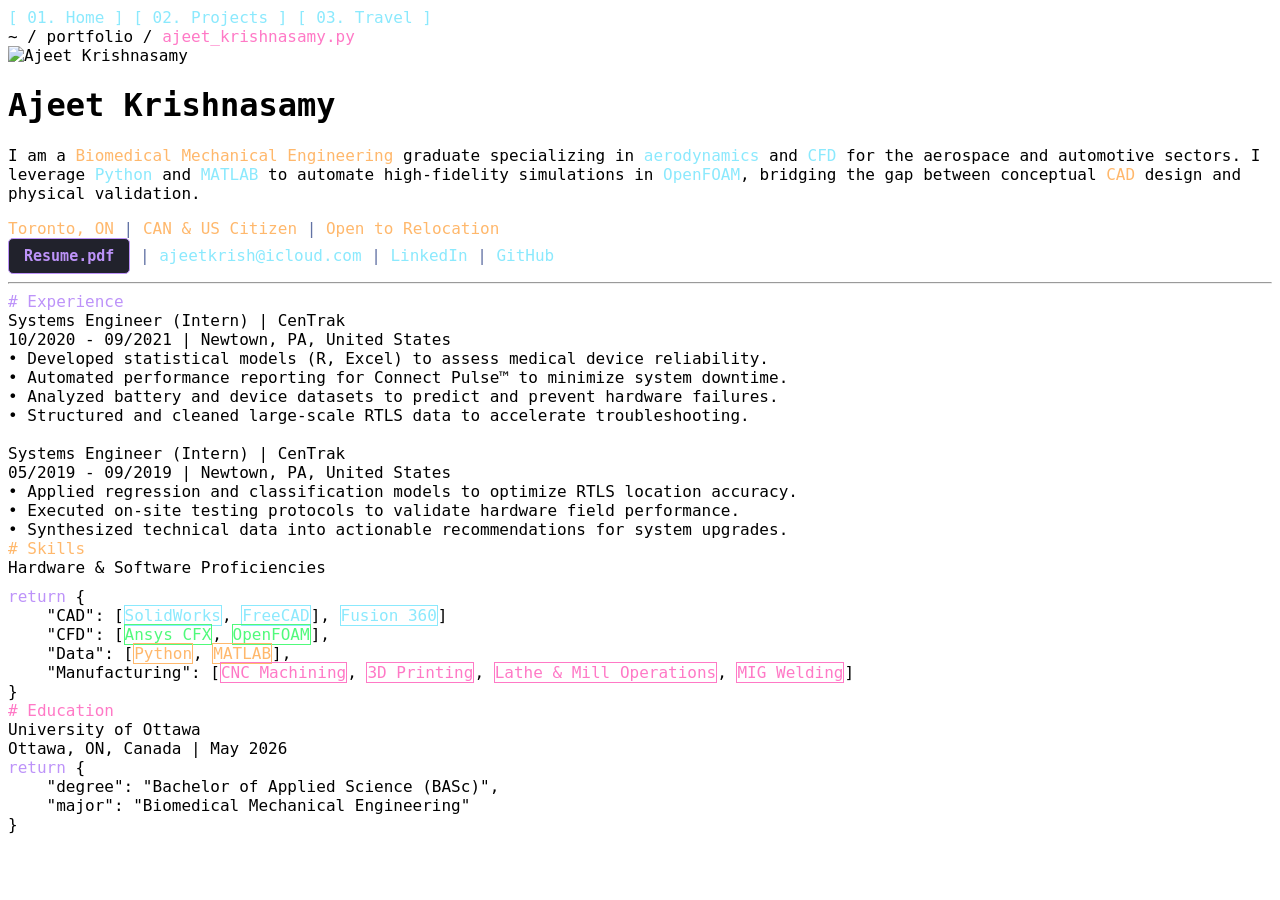
==== index.html @ 44c71e5b "interactive map setup" ====
<!DOCTYPE html>
<html lang="en">
<head>
    <meta charset="UTF-8">
    <meta name="viewport" content="width=device-width, initial-scale=1.0">
    <title>Digital CV | Ajeet Krishnasamy</title>

    <link rel="stylesheet" href="https://cdn.jsdelivr.net/npm/@xz/fonts@1/serve/meslo-lg.min.css">

    <link rel="stylesheet" href="css/main.css">
</head>
<body>

<nav class="top-nav">
    <a href="index.html" style="color: var(--purple);">[ 01. Home ]</a>
    <a href="projects.html" style="color: var(--cyan);">[ 02. Projects ]</a>
    <a href="travel.html" style="color: var(--green);">[ 03. Travel ]</a>
</nav>

<div class="container">
    <div class="breadcrumb">
        ~ / portfolio / <span style="color: var(--pink);">ajeet_krishnasamy.py</span>
    </div>

    <div class="hero">
        <img src="assets/img/profile_pic.png" alt="Ajeet Krishnasamy" class="profile-pic">
        <div class="bio-content">
            <h1>Ajeet Krishnasamy</h1>
            <p>
                I am a <span style="color: var(--orange);">Biomedical Mechanical Engineering</span> graduate
                specializing in <span style="color: var(--cyan);">aerodynamics</span> and
                <span style="color: var(--cyan);">CFD</span> for the aerospace and automotive sectors.
                I leverage <span style="color: var(--cyan);">Python</span> and
                <span style="color: var(--cyan);">MATLAB</span> to automate high-fidelity simulations in
                <span style="color: var(--cyan);">OpenFOAM</span>, bridging the gap between conceptual
                <span style="color: var(--orange);">CAD</span> design and physical validation.
            </p>

            <div class="metadata-row">
                <span style="color: var(--orange);">Toronto, ON</span>
                <span style="color: var(--comment);">|</span>
                <span style="color: var(--orange);">CAN & US Citizen</span>
                <span style="color: var(--comment);">|</span>
                <span style="color: var(--orange);">Open to Relocation</span>
            </div>
        </div>
    </div>

    <div class="action-bar">
        <a href="assets/docs/AjeetKrishnasamyResumeEng.pdf" class="download-btn" download>Resume.pdf</a>
        <span style="color: var(--comment);">|</span>
        <a href="mailto:ajeetkrish@icloud.com">ajeetkrish@icloud.com</a>
        <span style="color: var(--comment);">|</span>
        <a href="https://www.linkedin.com/in/ajeetkrishnasamy/" target="_blank">LinkedIn</a>
        <span style="color: var(--comment);">|</span>
        <a href="https://github.com/ajeet-krish" target="_blank">GitHub</a>
    </div>

    <hr class="divider">

    <div class="section-header" style="color: var(--purple);"># Experience</div>

    <div class="card">
        <div class="card-title">Systems Engineer (Intern) | CenTrak</div>
        <div class="card-meta">10/2020 - 09/2021 | Newtown, PA, United States</div>
        <div>
            • Developed statistical models (R, Excel) to assess medical device reliability.<br>
            • Automated performance reporting for Connect Pulse™ to minimize system downtime.<br>
            • Analyzed battery and device datasets to predict and prevent hardware failures.<br>
            • Structured and cleaned large-scale RTLS data to accelerate troubleshooting.
        </div>
        <br>
        <div class="card-title">Systems Engineer (Intern) | CenTrak</div>
        <div class="card-meta">05/2019 - 09/2019 | Newtown, PA, United States</div>
        <div>
            • Applied regression and classification models to optimize RTLS location accuracy.<br>
            • Executed on-site testing protocols to validate hardware field performance.<br>
            • Synthesized technical data into actionable recommendations for system upgrades.
        </div>
    </div>

    <div class="section-header" style="color: var(--orange);"># Skills</div>
    <div class="card" style="border-color: var(--orange);">
        <div class="card-title">Hardware & Software Proficiencies</div>
        <div style="margin-top: 10px;">
            <span style="color: var(--purple);">return</span> {<br>
            &nbsp;&nbsp;&nbsp;&nbsp;"CAD": [<span class="tag" style="color: var(--cyan); border: 1px solid var(--cyan);">SolidWorks</span>, <span class="tag" style="color: var(--cyan); border: 1px solid var(--cyan);">FreeCAD</span>], <span class="tag" style="color: var(--cyan); border: 1px solid var(--cyan);">Fusion 360</span>]<br>
            &nbsp;&nbsp;&nbsp;&nbsp;"CFD": [<span class="tag" style="color: var(--green); border: 1px solid var(--green);">Ansys CFX</span>, <span class="tag" style="color: var(--green); border: 1px solid var(--green);">OpenFOAM</span>],<br>
            &nbsp;&nbsp;&nbsp;&nbsp;"Data": [<span class="tag" style="color: var(--orange); border: 1px solid var(--orange);">Python</span>, <span class="tag" style="color: var(--orange); border: 1px solid var(--orange);">MATLAB</span>],<br>
            &nbsp;&nbsp;&nbsp;&nbsp;"Manufacturing": [<span class="tag" style="color: var(--pink); border: 1px solid var(--pink);">CNC Machining</span>, <span class="tag" style="color: var(--pink); border: 1px solid var(--pink);">3D Printing</span>, <span class="tag" style="color: var(--pink); border: 1px solid var(--pink);">Lathe & Mill Operations</span>, <span class="tag" style="color: var(--pink); border: 1px solid var(--pink);">MIG Welding</span>]<br>
            }
        </div>
    </div>

    <div class="section-header" style="color: var(--pink);"># Education</div>
    <div class="card" style="border-color: var(--pink);">
        <div class="card-title">University of Ottawa</div>
        <div class="card-meta">Ottawa, ON, Canada | May 2026</div>
        <div>
            <span style="color: var(--purple);">return</span> {<br>
            &nbsp;&nbsp;&nbsp;&nbsp;"degree": "Bachelor of Applied Science (BASc)",<br>
            &nbsp;&nbsp;&nbsp;&nbsp;"major": "Biomedical Mechanical Engineering"<br>
            }
        </div>
    </div>

</div>

</body>
</html>
---- css/main.css ----
/* --- 1. DRACULA VARIABLES --- */
:root {
    --background: #282a36;
    --current-line: #44475a;
    --foreground: #f8f8f2;
    --comment: #6272a4;
    --cyan: #8be9fd;
    --green: #50fa7b;
    --orange: #ffb86c;
    --pink: #ff79c6;
    --purple: #bd93f9;
    --red: #ff5544;
    --yellow: #f1fa8c;
    --sidebar-bg: #21222c;
}

/* --- 2. FONTS & GLOBAL RESET --- */
@import url('https://cdn.jsdelivr.net/npm/@xz/fonts@1/serve/meslo-lg.min.css');

html, body, [data-testid="stAppViewContainer"], [data-testid="stHeader"], .stMarkdown, p, span, div, h1, h2, h3 {
    font-family: 'Meslo LG L', 'JetBrains Mono', monospace !important;
}

.stApp {
    background-color: var(--background);
}

/* --- 3. LINKS --- */
a {
    color: var(--cyan) !important;
    text-decoration: none !important;
    transition: 0.3s ease;
}

a:hover {
    color: var(--pink) !important;
    text-decoration: none !important;
}

/* --- 4. SIDEBAR --- */
[data-testid="stSidebar"] {
    background-color: var(--sidebar-bg);
    border-right: 1px solid var(--current-line);
}

/* --- 5. NATIVE STREAMLIT BUTTONS --- */
.stButton>button {
    background-color: var(--sidebar-bg) !important;
    color: var(--foreground);
    border: 1px solid var(--purple);
    border-radius: 5px;
    transition: all 0.2s ease-in-out;
    font-family: 'Meslo LG L', monospace;
}

.stButton>button:hover {
    border-color: var(--pink);
    color: var(--pink);
    background-color: var(--background);
    box-shadow: 0 0 10px var(--pink);
}

/* --- 6. CUSTOM DOWNLOAD BUTTON --- */
.download-btn {
    background-color: var(--sidebar-bg) !important;
    color: var(--purple) !important;
    padding: 8px 15px;
    text-decoration: none !important;
    border-radius: 5px;
    border: 1px solid var(--purple);
    display: inline-block;
    font-family: 'Meslo LG L', monospace;
    font-size: 15px;
    font-weight: bold;
    transition: all 0.3s ease;
}

.download-btn:hover {
    background-color: var(--current-line) !important;
    color: var(--pink) !important;
    border-color: var(--pink) !important;
    box-shadow: 0 0 10px var(--pink);
}

/* --- 7. CODE & METRICS --- */
code {
    color: var(--orange);
    background-color: var(--current-line);
    padding: 2px 5px;
    border-radius: 3px;
}

[data-testid="stMetricValue"] {
    color: var(--green) !important;
}

/* --- 8. UI CLEANUP --- */
#MainMenu, footer, header {
    visibility: visible;
}
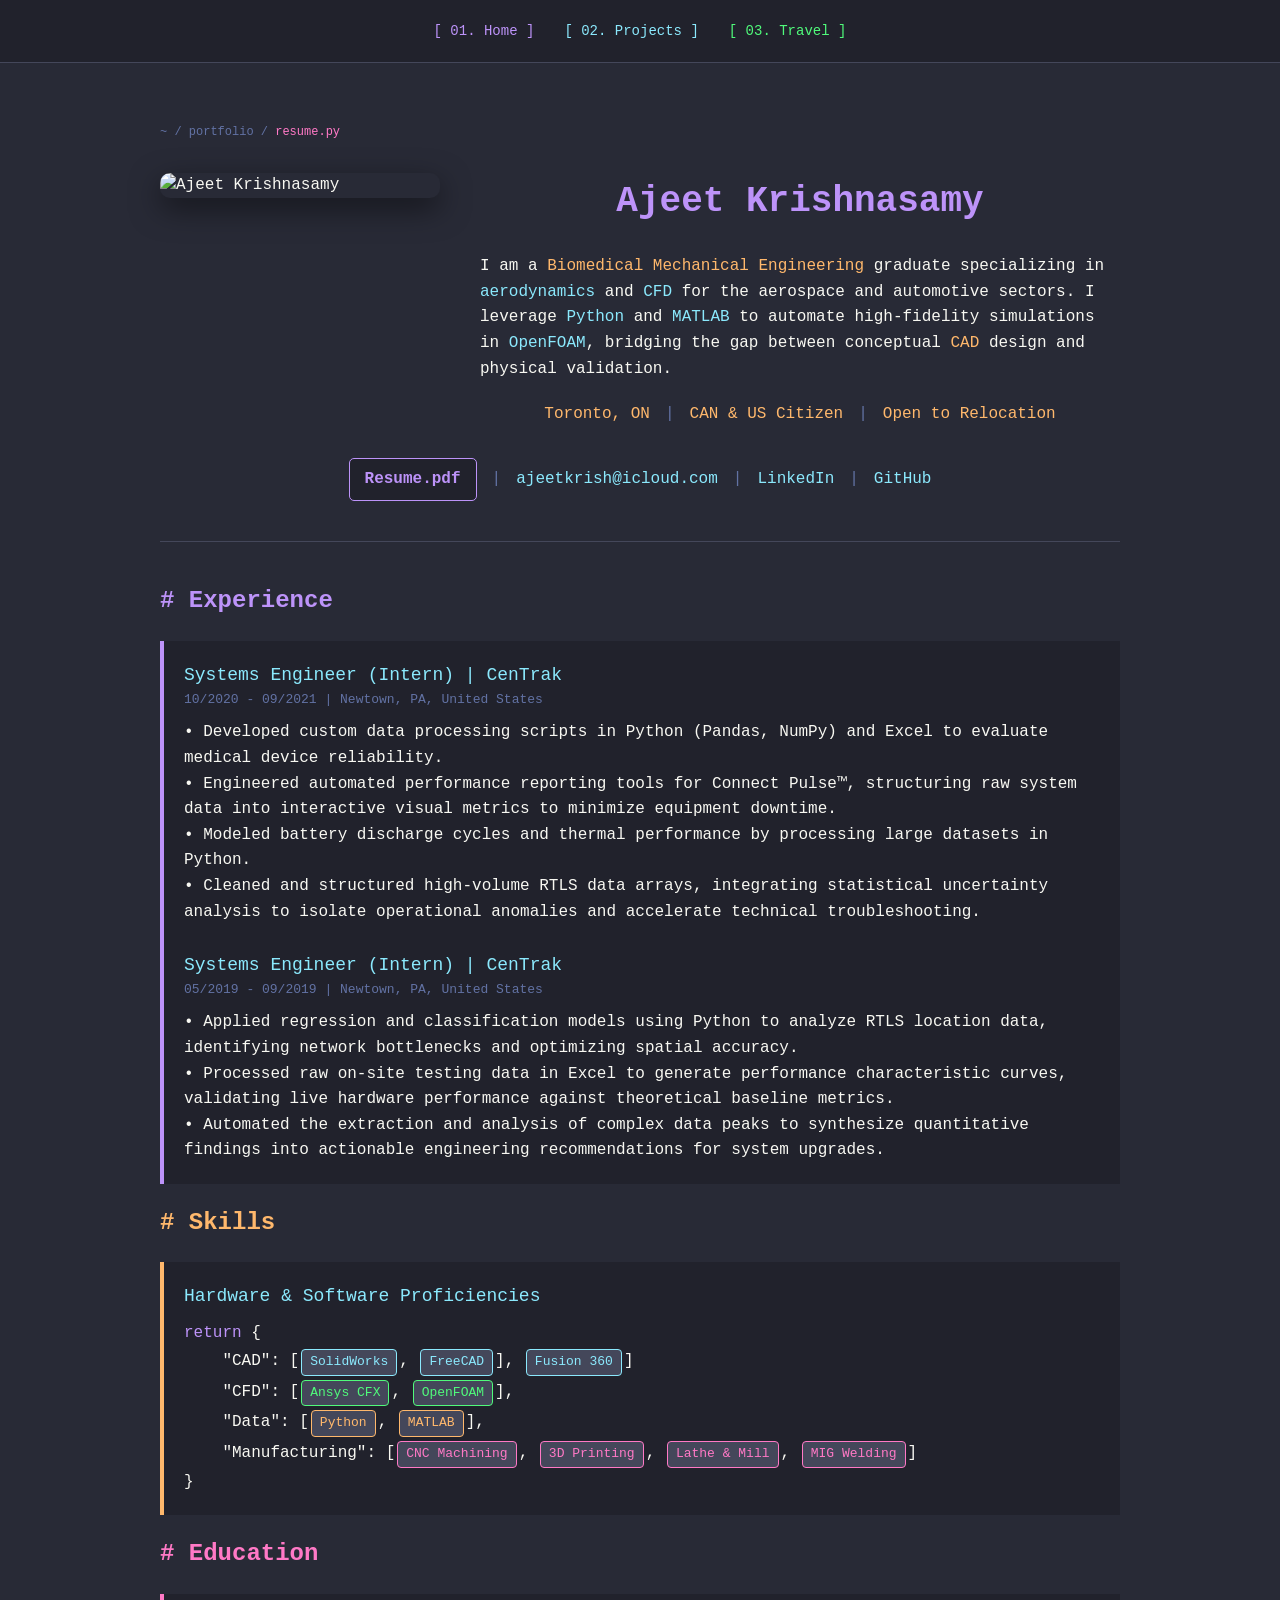
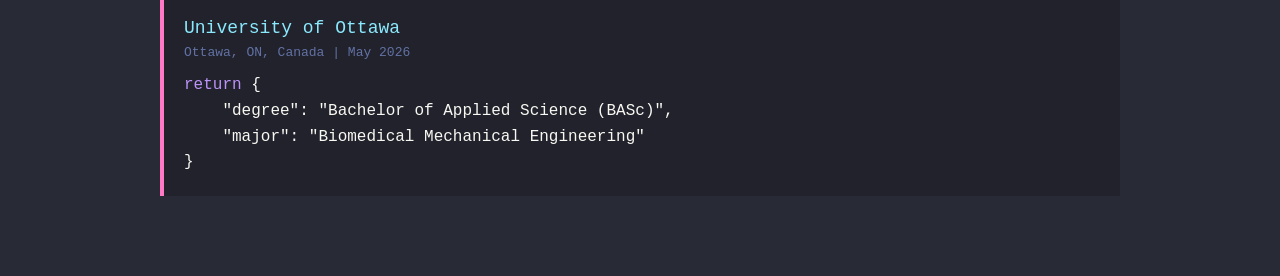
==== commit f7d1afc6: "changed resume download button behaviour to open pdf preview" ====
--- a/index.html
+++ b/index.html
@@ -19,7 +19,7 @@
 
 <div class="container">
     <div class="breadcrumb">
-        ~ / portfolio / <span style="color: var(--pink);">ajeet_krishnasamy.py</span>
+        ~ / portfolio / <span style="color: var(--pink);">resume.py</span>
     </div>
 
     <div class="hero">
@@ -47,7 +47,7 @@
     </div>
 
     <div class="action-bar">
-        <a href="assets/docs/AjeetKrishnasamyResumeEng.pdf" class="download-btn" download>Resume.pdf</a>
+        <a href="assets/docs/AjeetKrishResume.pdf" class="download-btn" target="_blank" rel="noopener noreferrer">Resume.pdf</a>
         <span style="color: var(--comment);">|</span>
         <a href="mailto:ajeetkrish@icloud.com">ajeetkrish@icloud.com</a>
         <span style="color: var(--comment);">|</span>
@@ -64,18 +64,18 @@
         <div class="card-title">Systems Engineer (Intern) | CenTrak</div>
         <div class="card-meta">10/2020 - 09/2021 | Newtown, PA, United States</div>
         <div>
-            • Developed statistical models (R, Excel) to assess medical device reliability.<br>
-            • Automated performance reporting for Connect Pulse™ to minimize system downtime.<br>
-            • Analyzed battery and device datasets to predict and prevent hardware failures.<br>
-            • Structured and cleaned large-scale RTLS data to accelerate troubleshooting.
+            • Developed custom data processing scripts in Python (Pandas, NumPy) and Excel to evaluate medical device reliability.<br>
+            • Engineered automated performance reporting tools for Connect Pulse™, structuring raw system data into interactive visual metrics to minimize equipment downtime.<br>
+            • Modeled battery discharge cycles and thermal performance by processing large datasets in Python.<br>
+            • Cleaned and structured high-volume RTLS data arrays, integrating statistical uncertainty analysis to isolate operational anomalies and accelerate technical troubleshooting.
         </div>
         <br>
         <div class="card-title">Systems Engineer (Intern) | CenTrak</div>
         <div class="card-meta">05/2019 - 09/2019 | Newtown, PA, United States</div>
         <div>
-            • Applied regression and classification models to optimize RTLS location accuracy.<br>
-            • Executed on-site testing protocols to validate hardware field performance.<br>
-            • Synthesized technical data into actionable recommendations for system upgrades.
+            • Applied regression and classification models using Python to analyze RTLS location data, identifying network bottlenecks and optimizing spatial accuracy.<br>
+            • Processed raw on-site testing data in Excel to generate performance characteristic curves, validating live hardware performance against theoretical baseline metrics.<br>
+            • Automated the extraction and analysis of complex data peaks to synthesize quantitative findings into actionable engineering recommendations for system upgrades.
         </div>
     </div>
 
@@ -87,7 +87,7 @@
             &nbsp;&nbsp;&nbsp;&nbsp;"CAD": [<span class="tag" style="color: var(--cyan); border: 1px solid var(--cyan);">SolidWorks</span>, <span class="tag" style="color: var(--cyan); border: 1px solid var(--cyan);">FreeCAD</span>], <span class="tag" style="color: var(--cyan); border: 1px solid var(--cyan);">Fusion 360</span>]<br>
             &nbsp;&nbsp;&nbsp;&nbsp;"CFD": [<span class="tag" style="color: var(--green); border: 1px solid var(--green);">Ansys CFX</span>, <span class="tag" style="color: var(--green); border: 1px solid var(--green);">OpenFOAM</span>],<br>
             &nbsp;&nbsp;&nbsp;&nbsp;"Data": [<span class="tag" style="color: var(--orange); border: 1px solid var(--orange);">Python</span>, <span class="tag" style="color: var(--orange); border: 1px solid var(--orange);">MATLAB</span>],<br>
-            &nbsp;&nbsp;&nbsp;&nbsp;"Manufacturing": [<span class="tag" style="color: var(--pink); border: 1px solid var(--pink);">CNC Machining</span>, <span class="tag" style="color: var(--pink); border: 1px solid var(--pink);">3D Printing</span>, <span class="tag" style="color: var(--pink); border: 1px solid var(--pink);">Lathe & Mill Operations</span>, <span class="tag" style="color: var(--pink); border: 1px solid var(--pink);">MIG Welding</span>]<br>
+            &nbsp;&nbsp;&nbsp;&nbsp;"Manufacturing": [<span class="tag" style="color: var(--pink); border: 1px solid var(--pink);">CNC Machining</span>, <span class="tag" style="color: var(--pink); border: 1px solid var(--pink);">3D Printing</span>, <span class="tag" style="color: var(--pink); border: 1px solid var(--pink);">Lathe & Mill</span>, <span class="tag" style="color: var(--pink); border: 1px solid var(--pink);">MIG Welding</span>]<br>
             }
         </div>
     </div>
--- a/css/main.css
+++ b/css/main.css
@@ -1,4 +1,4 @@
-/* --- 1. DRACULA VARIABLES --- */
+/* --- 1. DRACULA THEME VARIABLES --- */
 :root {
     --background: #282a36;
     --current-line: #44475a;
@@ -9,92 +9,245 @@
     --orange: #ffb86c;
     --pink: #ff79c6;
     --purple: #bd93f9;
-    --red: #ff5544;
-    --yellow: #f1fa8c;
-    --sidebar-bg: #21222c;
-}
-
-/* --- 2. FONTS & GLOBAL RESET --- */
-@import url('https://cdn.jsdelivr.net/npm/@xz/fonts@1/serve/meslo-lg.min.css');
-
-html, body, [data-testid="stAppViewContainer"], [data-testid="stHeader"], .stMarkdown, p, span, div, h1, h2, h3 {
-    font-family: 'Meslo LG L', 'JetBrains Mono', monospace !important;
-}
-
-.stApp {
+}
+
+/* --- 2. GLOBAL STYLING --- */
+body {
     background-color: var(--background);
-}
-
-/* --- 3. LINKS --- */
+    color: var(--foreground);
+    font-family: 'Meslo LG L', 'JetBrains Mono', monospace;
+    margin: 0;
+    line-height: 1.6;
+    display: flex;
+    flex-direction: column;
+    align-items: center;
+}
+
+/* --- 3. NAVIGATION --- */
+.top-nav {
+    width: 100%;
+    display: flex;
+    justify-content: center;
+    gap: 30px;
+    padding: 20px;
+    background: #21222c;
+    border-bottom: 1px solid var(--current-line);
+    font-size: 14px;
+    box-sizing: border-box;
+}
+
+.top-nav a {
+    text-decoration: none;
+    transition: 0.3s;
+}
+
+.top-nav a:hover {
+    color: var(--pink) !important;
+}
+
+/* --- 4. CONTAINERS & LAYOUT --- */
+.container {
+    max-width: 1000px;
+    width: 90%;
+    padding: 60px 20px;
+    box-sizing: border-box;
+    margin: 0 auto;
+}
+
+.breadcrumb {
+    font-size: 12px;
+    color: var(--comment);
+    margin-bottom: 30px;
+}
+
+.hero {
+    display: flex;
+    gap: 40px;
+    align-items: flex-start;
+    flex-wrap: wrap;
+    margin-bottom: 30px;
+}
+
+.profile-pic {
+    width: 280px;
+    border-radius: 10px;
+    box-shadow: 0 10px 30px rgba(0,0,0,0.5);
+}
+
+.bio-content {
+    flex: 1;
+    min-width: 300px;
+}
+
+h1 {
+    color: var(--purple);
+    font-size: 36px;
+    margin-top: 0;
+    text-align: center;
+}
+
+.metadata-row, .action-bar {
+    display: flex;
+    justify-content: center;
+    align-items: center;
+    gap: 15px;
+    flex-wrap: wrap;
+    margin-top: 20px;
+    font-size: 16px;
+}
+
+.divider {
+    border: 0;
+    border-top: 1px solid var(--current-line);
+    margin: 40px 0;
+}
+
+/* --- 5. CARDS & SECTIONS --- */
+.section-header {
+    font-size: 24px;
+    margin-bottom: 20px;
+    font-weight: bold;
+}
+
+.card {
+    background-color: #21222c;
+    border-left: 4px solid var(--purple);
+    padding: 20px;
+    margin-bottom: 20px;
+}
+
+.card-title {
+    color: var(--cyan);
+    font-size: 18px;
+}
+
+.card-meta {
+    color: var(--comment);
+    font-size: 13px;
+    margin-bottom: 10px;
+}
+
+/* --- 6. INTERACTIVE ELEMENTS --- */
 a {
-    color: var(--cyan) !important;
-    text-decoration: none !important;
-    transition: 0.3s ease;
+    color: var(--cyan);
+    text-decoration: none;
+    transition: 0.3s;
 }
 
 a:hover {
-    color: var(--pink) !important;
-    text-decoration: none !important;
-}
-
-/* --- 4. SIDEBAR --- */
-[data-testid="stSidebar"] {
-    background-color: var(--sidebar-bg);
-    border-right: 1px solid var(--current-line);
-}
-
-/* --- 5. NATIVE STREAMLIT BUTTONS --- */
-.stButton>button {
-    background-color: var(--sidebar-bg) !important;
-    color: var(--foreground);
+    color: var(--pink);
+}
+
+.download-btn {
+    background-color: #21222c;
+    color: var(--purple);
+    padding: 8px 15px;
+    border-radius: 5px;
     border: 1px solid var(--purple);
-    border-radius: 5px;
-    transition: all 0.2s ease-in-out;
-    font-family: 'Meslo LG L', monospace;
-}
-
-.stButton>button:hover {
+    font-weight: bold;
+    transition: all 0.3s ease;
+}
+
+.download-btn:hover {
     border-color: var(--pink);
     color: var(--pink);
+    box-shadow: 0 0 10px var(--pink);
+}
+
+.tag {
+    background-color: var(--current-line);
+    padding: 2px 8px;
+    margin: 2px;
+    border-radius: 4px;
+    font-size: 13px;
+    display: inline-block;
+}
+
+.container.wide {
+    max-width: 1600px;
+    width: 95%;
+}
+
+.travel-wrapper {
+    display: flex;
+    gap: 20px;
+    height: 75vh;
+    margin-top: 20px;
+}
+
+.location-sidebar {
+    flex: 0 0 275px; /* Fixed width: will not shrink or grow */
+    background: transparent;
+    border: none;
+    padding: 0;
+}
+
+#map {
+    /* Map stretches to fill all remaining space */
+    flex: 1;
+    border: 1px solid var(--current-line);
+    border-radius: 4px;
     background-color: var(--background);
-    box-shadow: 0 0 10px var(--pink);
-}
-
-/* --- 6. CUSTOM DOWNLOAD BUTTON --- */
-.download-btn {
-    background-color: var(--sidebar-bg) !important;
-    color: var(--purple) !important;
-    padding: 8px 15px;
-    text-decoration: none !important;
-    border-radius: 5px;
-    border: 1px solid var(--purple);
-    display: inline-block;
+    z-index: 1; /* Prevents map controls from overlapping the nav */
+}
+
+/* --- 8. MAP SIDEBAR MENU --- */
+#location-menu {
+    list-style: none;
+    padding: 0;
+    margin: 0;
+}
+
+/* Menu Item as a Card */
+.menu-item {
+    background-color: #21222c; /* Dracula Card Background */
+    border-left: 4px solid var(--orange); /* Experience Box Accent */
+    padding: 15px;
+    margin-bottom: 15px;
+    cursor: pointer;
+    list-style: none;
+    transition: all 0.3s ease;
+}
+
+.menu-item:hover {
+    border-color: var(--pink);
+    transform: translateX(8px);
+    background-color: #282a36;
+}
+
+.menu-item .card-title {
+    color: var(--cyan);
+    font-weight: none;
+    font-size: 15px;
+    margin-bottom: 4px;
+}
+
+.menu-item .card-meta {
+    color: var(--comment);
+    font-size: 11px;
     font-family: 'Meslo LG L', monospace;
-    font-size: 15px;
-    font-weight: bold;
-    transition: all 0.3s ease;
-}
-
-.download-btn:hover {
-    background-color: var(--current-line) !important;
-    color: var(--pink) !important;
-    border-color: var(--pink) !important;
-    box-shadow: 0 0 10px var(--pink);
-}
-
-/* --- 7. CODE & METRICS --- */
-code {
-    color: var(--orange);
-    background-color: var(--current-line);
-    padding: 2px 5px;
-    border-radius: 3px;
-}
-
-[data-testid="stMetricValue"] {
-    color: var(--green) !important;
-}
-
-/* --- 8. UI CLEANUP --- */
-#MainMenu, footer, header {
-    visibility: visible;
+}
+
+/* --- 9. LEAFLET DRACULA OVERRIDES --- */
+.leaflet-popup-content-wrapper,
+.leaflet-popup-tip {
+    background-color: #282a36 !important;
+    color: #f8f8f2 !important;
+    border: 1px solid #44475a;
+    box-shadow: 0 10px 20px rgba(0,0,0,0.5);
+}
+
+/* --- 10. MOBILE RESPONSIVENESS --- */
+@media (max-width: 768px) {
+    .travel-wrapper {
+        flex-direction: column;
+        height: auto;
+    }
+    .location-sidebar {
+        flex: auto;
+        max-height: 250px; /* Prevents long lists from pushing the map too far down */
+    }
+    #map {
+        height: 400px;
+    }
 }
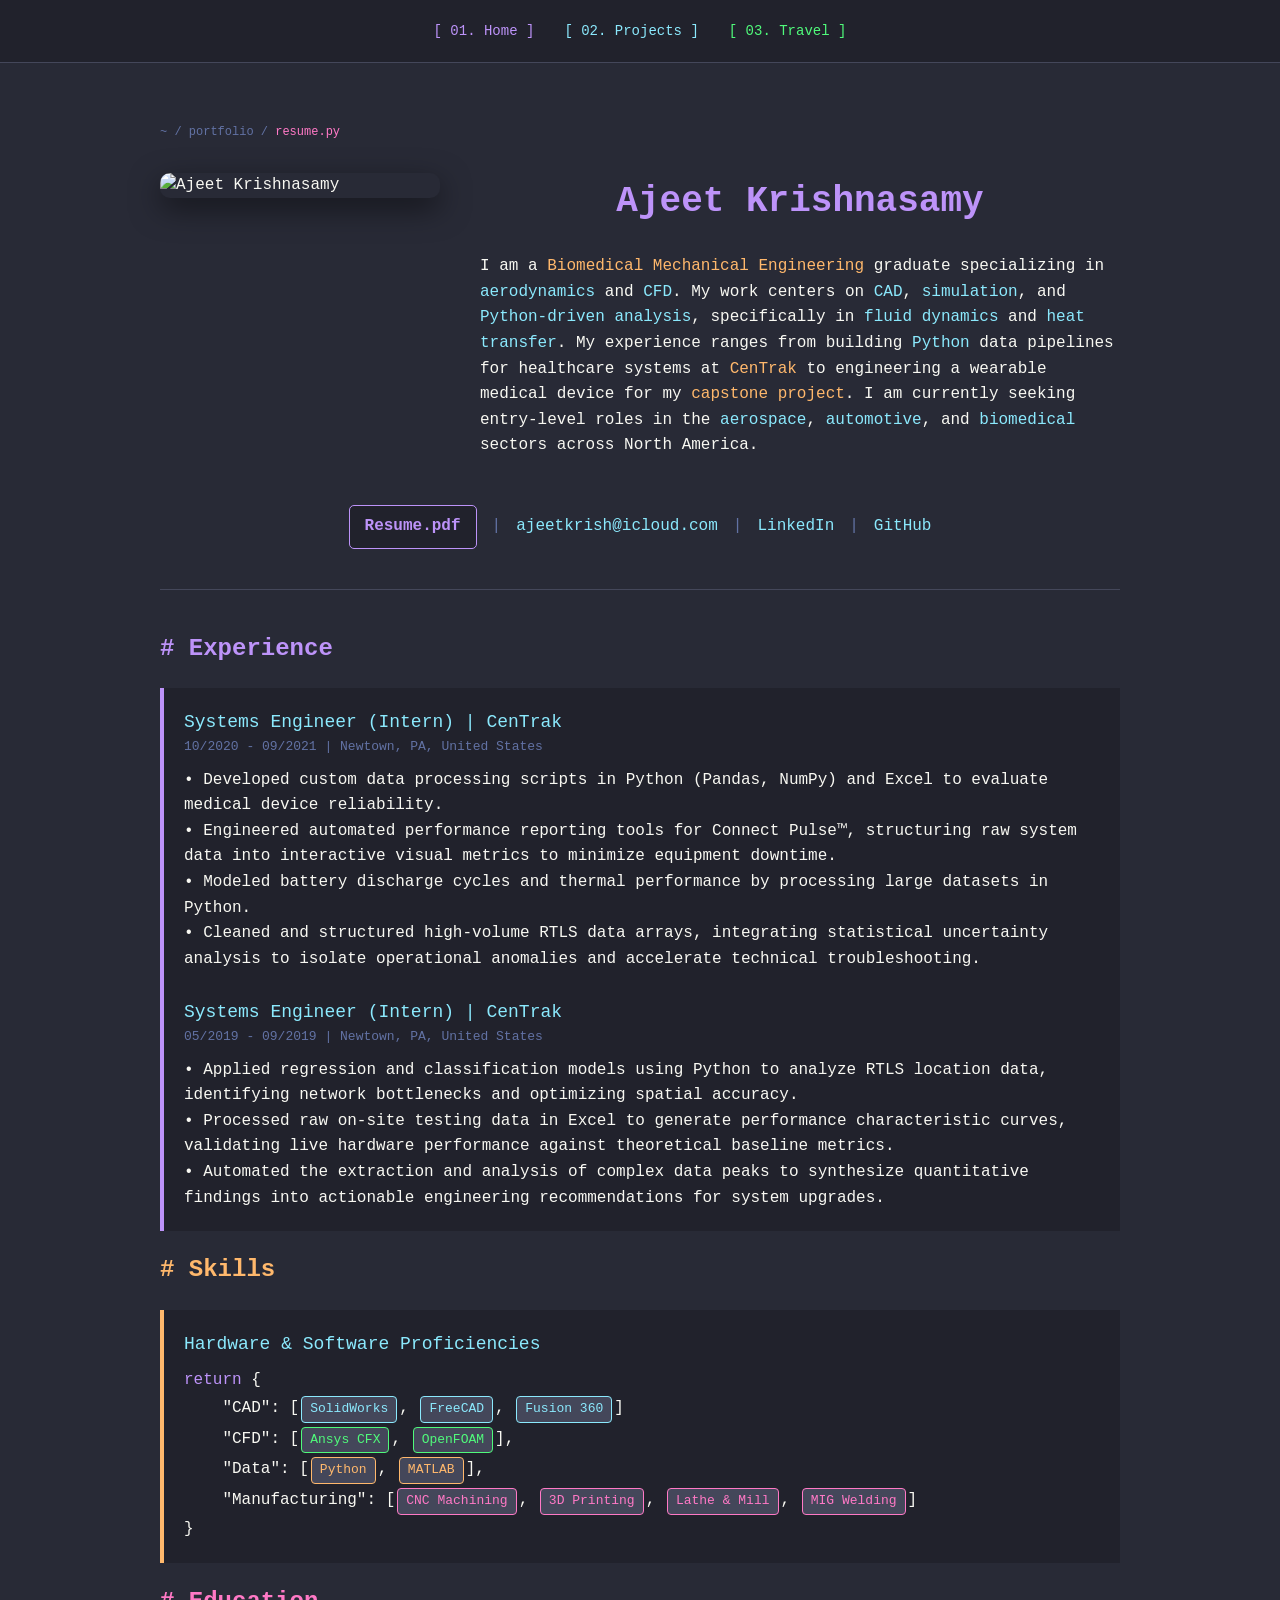
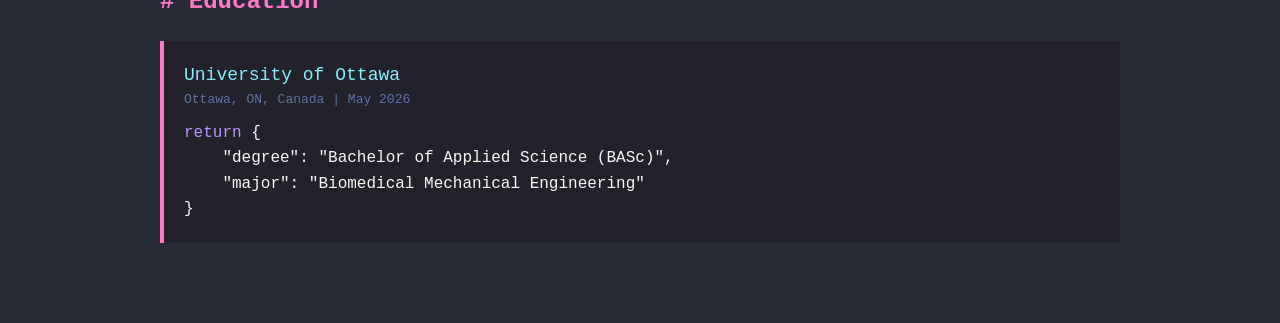
==== commit 9e168113: "updated resume, removed citizenship details (redundant)" ====
--- a/index.html
+++ b/index.html
@@ -1,5 +1,6 @@
 <!DOCTYPE html>
 <html lang="en">
+
 <head>
     <meta charset="UTF-8">
     <meta name="viewport" content="width=device-width, initial-scale=1.0">
@@ -9,102 +10,121 @@
 
     <link rel="stylesheet" href="css/main.css">
 </head>
+
 <body>
 
-<nav class="top-nav">
-    <a href="index.html" style="color: var(--purple);">[ 01. Home ]</a>
-    <a href="projects.html" style="color: var(--cyan);">[ 02. Projects ]</a>
-    <a href="travel.html" style="color: var(--green);">[ 03. Travel ]</a>
-</nav>
+    <nav class="top-nav">
+        <a href="index.html" style="color: var(--purple);">[ 01. Home ]</a>
+        <a href="projects.html" style="color: var(--cyan);">[ 02. Projects ]</a>
+        <a href="travel.html" style="color: var(--green);">[ 03. Travel ]</a>
+    </nav>
 
-<div class="container">
-    <div class="breadcrumb">
-        ~ / portfolio / <span style="color: var(--pink);">resume.py</span>
+    <div class="container">
+        <div class="breadcrumb">
+            ~ / portfolio / <span style="color: var(--pink);">resume.py</span>
+        </div>
+
+        <div class="hero">
+            <img src="assets/img/profile_pic.png" alt="Ajeet Krishnasamy" class="profile-pic">
+            <div class="bio-content">
+                <h1>Ajeet Krishnasamy</h1>
+                <p>
+                    I am a <span style="color: var(--orange);">Biomedical Mechanical Engineering</span> graduate
+                    specializing in <span style="color: var(--cyan);">aerodynamics</span> and <span
+                        style="color: var(--cyan);">CFD</span>.
+                    My work centers on <span style="color: var(--cyan);">CAD</span>, <span
+                        style="color: var(--cyan);">simulation</span>, and <span
+                        style="color: var(--cyan);">Python-driven analysis</span>, specifically in <span
+                        style="color: var(--cyan);">fluid dynamics</span> and <span style="color: var(--cyan);">heat
+                        transfer</span>.
+                    My experience ranges from building <span style="color: var(--cyan);">Python</span> data pipelines
+                    for healthcare systems at <span style="color: var(--orange);">CenTrak</span> to engineering a
+                    wearable medical device for my <span style="color: var(--orange);">capstone project</span>.
+                    I am currently seeking entry-level roles in the <span style="color: var(--cyan);">aerospace</span>,
+                    <span style="color: var(--cyan);">automotive</span>, and <span
+                        style="color: var(--cyan);">biomedical</span> sectors across North America.
+                </p>
+            </div>
+        </div>
+
+        <div class="action-bar">
+            <a href="assets/docs/AjeetKrishResume.pdf" class="download-btn" target="_blank"
+                rel="noopener noreferrer">Resume.pdf</a>
+            <span style="color: var(--comment);">|</span>
+            <a href="mailto:ajeetkrish@icloud.com">ajeetkrish@icloud.com</a>
+            <span style="color: var(--comment);">|</span>
+            <a href="https://www.linkedin.com/in/ajeetkrishnasamy/" target="_blank">LinkedIn</a>
+            <span style="color: var(--comment);">|</span>
+            <a href="https://github.com/ajeet-krish" target="_blank">GitHub</a>
+        </div>
+
+        <hr class="divider">
+
+        <div class="section-header" style="color: var(--purple);"># Experience</div>
+
+        <div class="card">
+            <div class="card-title">Systems Engineer (Intern) | CenTrak</div>
+            <div class="card-meta">10/2020 - 09/2021 | Newtown, PA, United States</div>
+            <div>
+                • Developed custom data processing scripts in Python (Pandas, NumPy) and Excel to evaluate medical
+                device reliability.<br>
+                • Engineered automated performance reporting tools for Connect Pulse™, structuring raw system data into
+                interactive visual metrics to minimize equipment downtime.<br>
+                • Modeled battery discharge cycles and thermal performance by processing large datasets in Python.<br>
+                • Cleaned and structured high-volume RTLS data arrays, integrating statistical uncertainty analysis to
+                isolate operational anomalies and accelerate technical troubleshooting.
+            </div>
+            <br>
+            <div class="card-title">Systems Engineer (Intern) | CenTrak</div>
+            <div class="card-meta">05/2019 - 09/2019 | Newtown, PA, United States</div>
+            <div>
+                • Applied regression and classification models using Python to analyze RTLS location data, identifying
+                network bottlenecks and optimizing spatial accuracy.<br>
+                • Processed raw on-site testing data in Excel to generate performance characteristic curves, validating
+                live hardware performance against theoretical baseline metrics.<br>
+                • Automated the extraction and analysis of complex data peaks to synthesize quantitative findings into
+                actionable engineering recommendations for system upgrades.
+            </div>
+        </div>
+
+        <div class="section-header" style="color: var(--orange);"># Skills</div>
+        <div class="card" style="border-color: var(--orange);">
+            <div class="card-title">Hardware & Software Proficiencies</div>
+            <div style="margin-top: 10px;">
+                <span style="color: var(--purple);">return</span> {<br>
+                &nbsp;&nbsp;&nbsp;&nbsp;"CAD": [<span class="tag"
+                    style="color: var(--cyan); border: 1px solid var(--cyan);">SolidWorks</span>, <span class="tag"
+                    style="color: var(--cyan); border: 1px solid var(--cyan);">FreeCAD</span>, <span class="tag"
+                    style="color: var(--cyan); border: 1px solid var(--cyan);">Fusion 360</span>]<br>
+                &nbsp;&nbsp;&nbsp;&nbsp;"CFD": [<span class="tag"
+                    style="color: var(--green); border: 1px solid var(--green);">Ansys CFX</span>, <span class="tag"
+                    style="color: var(--green); border: 1px solid var(--green);">OpenFOAM</span>],<br>
+                &nbsp;&nbsp;&nbsp;&nbsp;"Data": [<span class="tag"
+                    style="color: var(--orange); border: 1px solid var(--orange);">Python</span>, <span class="tag"
+                    style="color: var(--orange); border: 1px solid var(--orange);">MATLAB</span>],<br>
+                &nbsp;&nbsp;&nbsp;&nbsp;"Manufacturing": [<span class="tag"
+                    style="color: var(--pink); border: 1px solid var(--pink);">CNC Machining</span>, <span class="tag"
+                    style="color: var(--pink); border: 1px solid var(--pink);">3D Printing</span>, <span class="tag"
+                    style="color: var(--pink); border: 1px solid var(--pink);">Lathe & Mill</span>, <span class="tag"
+                    style="color: var(--pink); border: 1px solid var(--pink);">MIG Welding</span>]<br>
+                }
+            </div>
+        </div>
+
+        <div class="section-header" style="color: var(--pink);"># Education</div>
+        <div class="card" style="border-color: var(--pink);">
+            <div class="card-title">University of Ottawa</div>
+            <div class="card-meta">Ottawa, ON, Canada | May 2026</div>
+            <div>
+                <span style="color: var(--purple);">return</span> {<br>
+                &nbsp;&nbsp;&nbsp;&nbsp;"degree": "Bachelor of Applied Science (BASc)",<br>
+                &nbsp;&nbsp;&nbsp;&nbsp;"major": "Biomedical Mechanical Engineering"<br>
+                }
+            </div>
+        </div>
+
     </div>
 
-    <div class="hero">
-        <img src="assets/img/profile_pic.png" alt="Ajeet Krishnasamy" class="profile-pic">
-        <div class="bio-content">
-            <h1>Ajeet Krishnasamy</h1>
-            <p>
-                I am a <span style="color: var(--orange);">Biomedical Mechanical Engineering</span> graduate
-                specializing in <span style="color: var(--cyan);">aerodynamics</span> and
-                <span style="color: var(--cyan);">CFD</span> for the aerospace and automotive sectors.
-                I leverage <span style="color: var(--cyan);">Python</span> and
-                <span style="color: var(--cyan);">MATLAB</span> to automate high-fidelity simulations in
-                <span style="color: var(--cyan);">OpenFOAM</span>, bridging the gap between conceptual
-                <span style="color: var(--orange);">CAD</span> design and physical validation.
-            </p>
+</body>
 
-            <div class="metadata-row">
-                <span style="color: var(--orange);">Toronto, ON</span>
-                <span style="color: var(--comment);">|</span>
-                <span style="color: var(--orange);">CAN & US Citizen</span>
-                <span style="color: var(--comment);">|</span>
-                <span style="color: var(--orange);">Open to Relocation</span>
-            </div>
-        </div>
-    </div>
-
-    <div class="action-bar">
-        <a href="assets/docs/AjeetKrishResume.pdf" class="download-btn" target="_blank" rel="noopener noreferrer">Resume.pdf</a>
-        <span style="color: var(--comment);">|</span>
-        <a href="mailto:ajeetkrish@icloud.com">ajeetkrish@icloud.com</a>
-        <span style="color: var(--comment);">|</span>
-        <a href="https://www.linkedin.com/in/ajeetkrishnasamy/" target="_blank">LinkedIn</a>
-        <span style="color: var(--comment);">|</span>
-        <a href="https://github.com/ajeet-krish" target="_blank">GitHub</a>
-    </div>
-
-    <hr class="divider">
-
-    <div class="section-header" style="color: var(--purple);"># Experience</div>
-
-    <div class="card">
-        <div class="card-title">Systems Engineer (Intern) | CenTrak</div>
-        <div class="card-meta">10/2020 - 09/2021 | Newtown, PA, United States</div>
-        <div>
-            • Developed custom data processing scripts in Python (Pandas, NumPy) and Excel to evaluate medical device reliability.<br>
-            • Engineered automated performance reporting tools for Connect Pulse™, structuring raw system data into interactive visual metrics to minimize equipment downtime.<br>
-            • Modeled battery discharge cycles and thermal performance by processing large datasets in Python.<br>
-            • Cleaned and structured high-volume RTLS data arrays, integrating statistical uncertainty analysis to isolate operational anomalies and accelerate technical troubleshooting.
-        </div>
-        <br>
-        <div class="card-title">Systems Engineer (Intern) | CenTrak</div>
-        <div class="card-meta">05/2019 - 09/2019 | Newtown, PA, United States</div>
-        <div>
-            • Applied regression and classification models using Python to analyze RTLS location data, identifying network bottlenecks and optimizing spatial accuracy.<br>
-            • Processed raw on-site testing data in Excel to generate performance characteristic curves, validating live hardware performance against theoretical baseline metrics.<br>
-            • Automated the extraction and analysis of complex data peaks to synthesize quantitative findings into actionable engineering recommendations for system upgrades.
-        </div>
-    </div>
-
-    <div class="section-header" style="color: var(--orange);"># Skills</div>
-    <div class="card" style="border-color: var(--orange);">
-        <div class="card-title">Hardware & Software Proficiencies</div>
-        <div style="margin-top: 10px;">
-            <span style="color: var(--purple);">return</span> {<br>
-            &nbsp;&nbsp;&nbsp;&nbsp;"CAD": [<span class="tag" style="color: var(--cyan); border: 1px solid var(--cyan);">SolidWorks</span>, <span class="tag" style="color: var(--cyan); border: 1px solid var(--cyan);">FreeCAD</span>], <span class="tag" style="color: var(--cyan); border: 1px solid var(--cyan);">Fusion 360</span>]<br>
-            &nbsp;&nbsp;&nbsp;&nbsp;"CFD": [<span class="tag" style="color: var(--green); border: 1px solid var(--green);">Ansys CFX</span>, <span class="tag" style="color: var(--green); border: 1px solid var(--green);">OpenFOAM</span>],<br>
-            &nbsp;&nbsp;&nbsp;&nbsp;"Data": [<span class="tag" style="color: var(--orange); border: 1px solid var(--orange);">Python</span>, <span class="tag" style="color: var(--orange); border: 1px solid var(--orange);">MATLAB</span>],<br>
-            &nbsp;&nbsp;&nbsp;&nbsp;"Manufacturing": [<span class="tag" style="color: var(--pink); border: 1px solid var(--pink);">CNC Machining</span>, <span class="tag" style="color: var(--pink); border: 1px solid var(--pink);">3D Printing</span>, <span class="tag" style="color: var(--pink); border: 1px solid var(--pink);">Lathe & Mill</span>, <span class="tag" style="color: var(--pink); border: 1px solid var(--pink);">MIG Welding</span>]<br>
-            }
-        </div>
-    </div>
-
-    <div class="section-header" style="color: var(--pink);"># Education</div>
-    <div class="card" style="border-color: var(--pink);">
-        <div class="card-title">University of Ottawa</div>
-        <div class="card-meta">Ottawa, ON, Canada | May 2026</div>
-        <div>
-            <span style="color: var(--purple);">return</span> {<br>
-            &nbsp;&nbsp;&nbsp;&nbsp;"degree": "Bachelor of Applied Science (BASc)",<br>
-            &nbsp;&nbsp;&nbsp;&nbsp;"major": "Biomedical Mechanical Engineering"<br>
-            }
-        </div>
-    </div>
-
-</div>
-
-</body>
 </html>
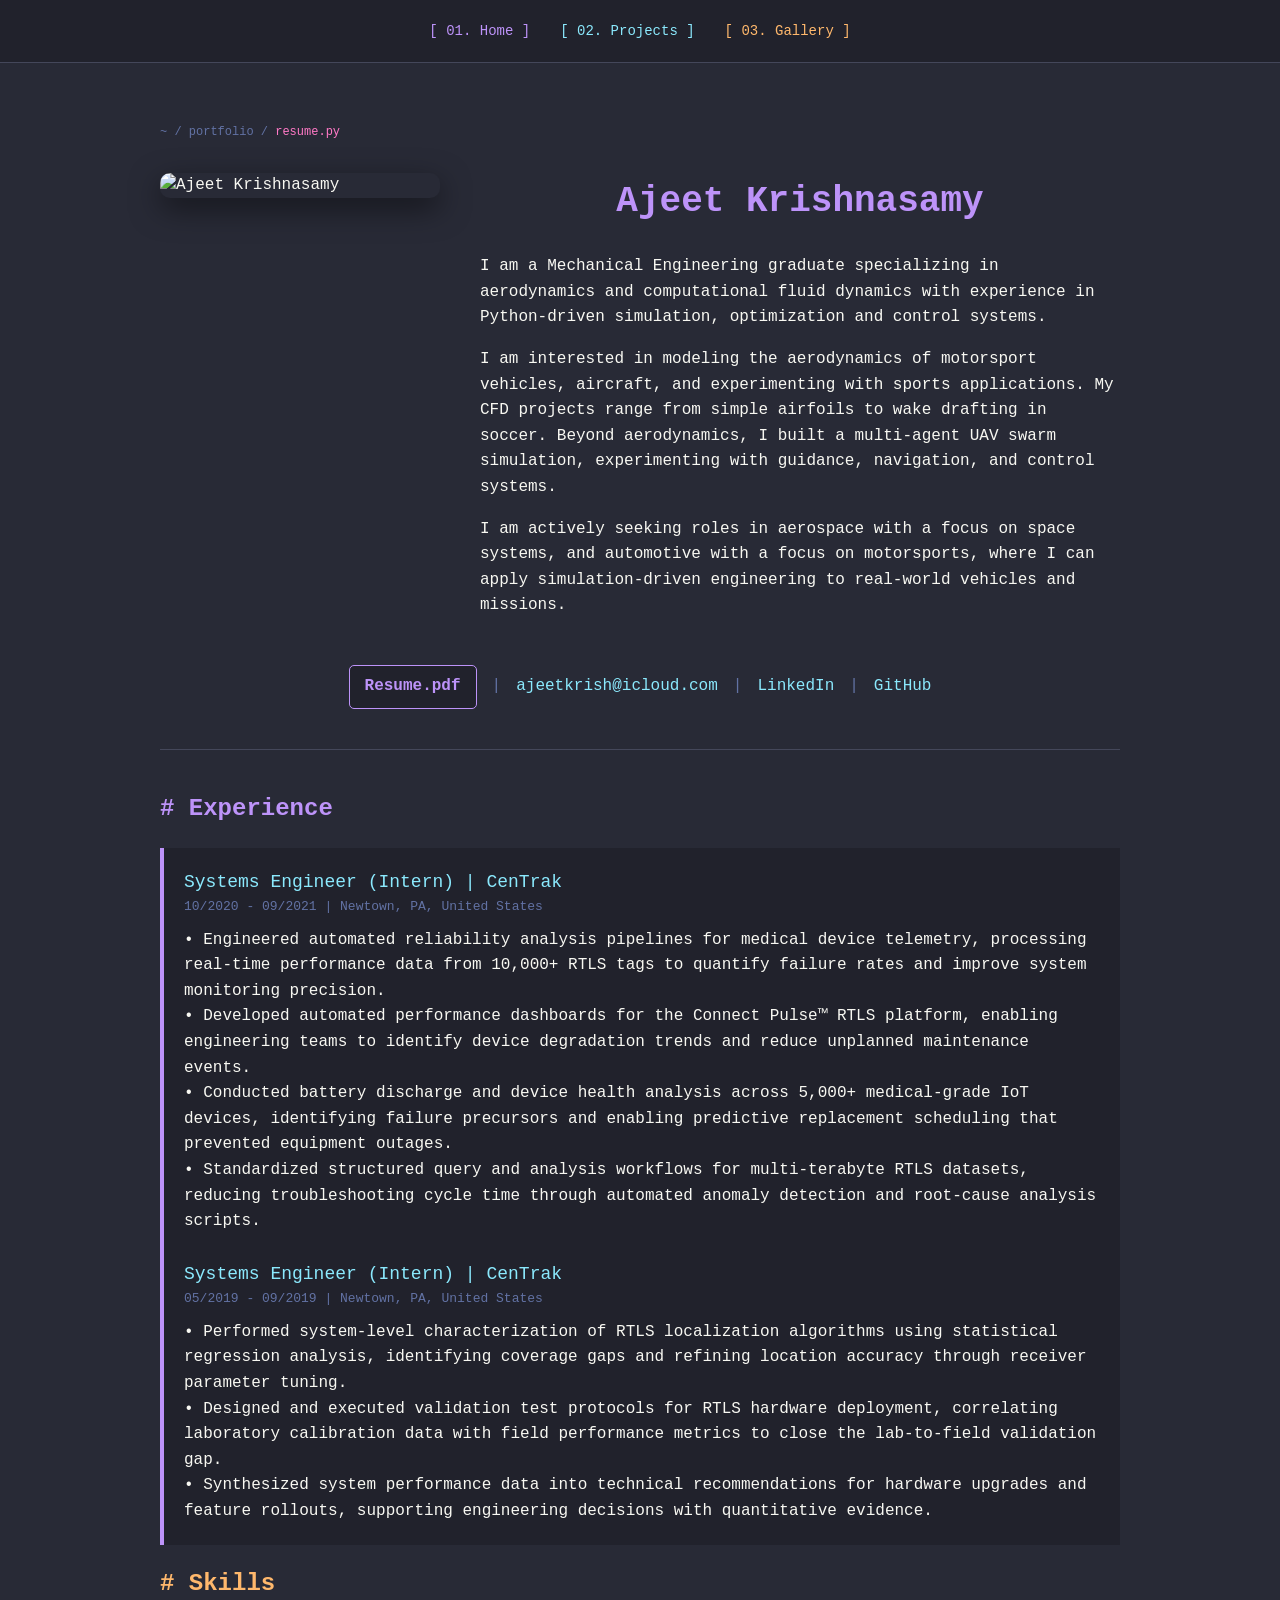
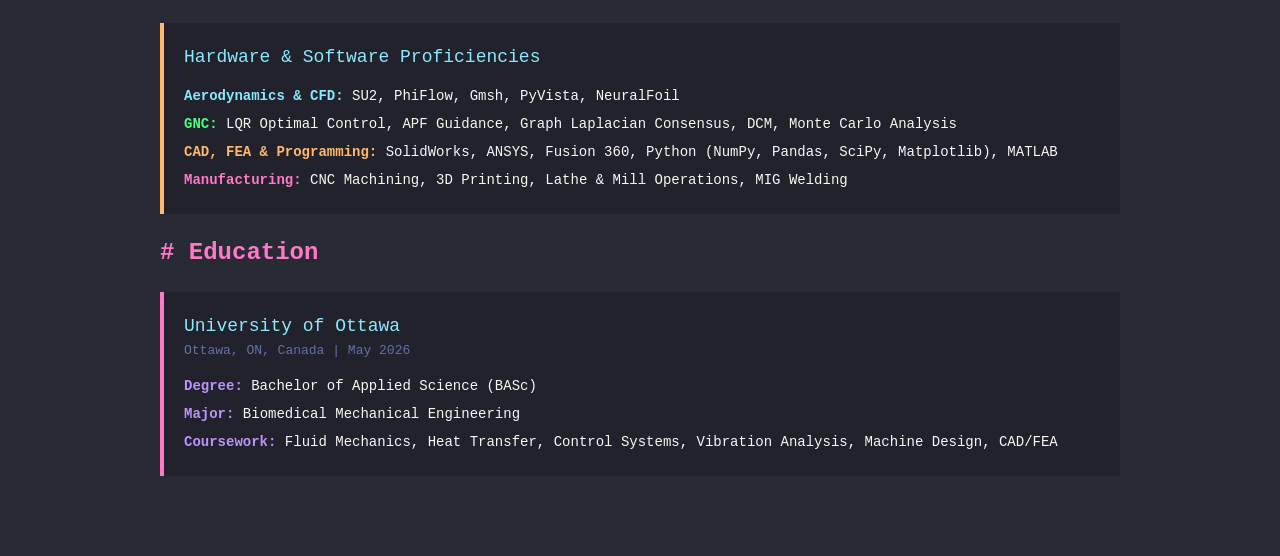
==== commit 883007be: "added new projects, updated About Me and Skills section" ====
--- a/index.html
+++ b/index.html
@@ -16,7 +16,7 @@
     <nav class="top-nav">
         <a href="index.html" style="color: var(--purple);">[ 01. Home ]</a>
         <a href="projects.html" style="color: var(--cyan);">[ 02. Projects ]</a>
-        <a href="travel.html" style="color: var(--green);">[ 03. Travel ]</a>
+        <a href="gallery.html" style="color: var(--orange);">[ 03. Gallery ]</a>
     </nav>
 
     <div class="container">
@@ -28,21 +28,14 @@
             <img src="assets/img/profile_pic.png" alt="Ajeet Krishnasamy" class="profile-pic">
             <div class="bio-content">
                 <h1>Ajeet Krishnasamy</h1>
+                <p style="margin-bottom: 15px;">
+                    I am a Mechanical Engineering graduate specializing in aerodynamics and computational fluid dynamics with experience in Python-driven simulation, optimization and control systems.
+                </p>
+                <p style="margin-bottom: 15px;">
+                    I am interested in modeling the aerodynamics of motorsport vehicles, aircraft, and experimenting with sports applications. My CFD projects range from simple airfoils to wake drafting in soccer. Beyond aerodynamics, I built a multi-agent UAV swarm simulation, experimenting with guidance, navigation, and control systems.
+                </p>
                 <p>
-                    I am a <span style="color: var(--orange);">Biomedical Mechanical Engineering</span> graduate
-                    specializing in <span style="color: var(--cyan);">aerodynamics</span> and <span
-                        style="color: var(--cyan);">CFD</span>.
-                    My work centers on <span style="color: var(--cyan);">CAD</span>, <span
-                        style="color: var(--cyan);">simulation</span>, and <span
-                        style="color: var(--cyan);">Python-driven analysis</span>, specifically in <span
-                        style="color: var(--cyan);">fluid dynamics</span> and <span style="color: var(--cyan);">heat
-                        transfer</span>.
-                    My experience ranges from building <span style="color: var(--cyan);">Python</span> data pipelines
-                    for healthcare systems at <span style="color: var(--orange);">CenTrak</span> to engineering a
-                    wearable medical device for my <span style="color: var(--orange);">capstone project</span>.
-                    I am currently seeking entry-level roles in the <span style="color: var(--cyan);">aerospace</span>,
-                    <span style="color: var(--cyan);">automotive</span>, and <span
-                        style="color: var(--cyan);">biomedical</span> sectors across North America.
+                    I am actively seeking roles in aerospace with a focus on space systems, and automotive with a focus on motorsports, where I can apply simulation-driven engineering to real-world vehicles and missions.
                 </p>
             </div>
         </div>
@@ -66,48 +59,29 @@
             <div class="card-title">Systems Engineer (Intern) | CenTrak</div>
             <div class="card-meta">10/2020 - 09/2021 | Newtown, PA, United States</div>
             <div>
-                • Developed custom data processing scripts in Python (Pandas, NumPy) and Excel to evaluate medical
-                device reliability.<br>
-                • Engineered automated performance reporting tools for Connect Pulse™, structuring raw system data into
-                interactive visual metrics to minimize equipment downtime.<br>
-                • Modeled battery discharge cycles and thermal performance by processing large datasets in Python.<br>
-                • Cleaned and structured high-volume RTLS data arrays, integrating statistical uncertainty analysis to
-                isolate operational anomalies and accelerate technical troubleshooting.
+                • Engineered automated reliability analysis pipelines for medical device telemetry, processing real-time performance data from 10,000+ RTLS tags to quantify failure rates and improve system monitoring precision.<br>
+                • Developed automated performance dashboards for the Connect Pulse™ RTLS platform, enabling engineering teams to identify device degradation trends and reduce unplanned maintenance events.<br>
+                • Conducted battery discharge and device health analysis across 5,000+ medical-grade IoT devices, identifying failure precursors and enabling predictive replacement scheduling that prevented equipment outages.<br>
+                • Standardized structured query and analysis workflows for multi-terabyte RTLS datasets, reducing troubleshooting cycle time through automated anomaly detection and root-cause analysis scripts.
             </div>
             <br>
             <div class="card-title">Systems Engineer (Intern) | CenTrak</div>
             <div class="card-meta">05/2019 - 09/2019 | Newtown, PA, United States</div>
             <div>
-                • Applied regression and classification models using Python to analyze RTLS location data, identifying
-                network bottlenecks and optimizing spatial accuracy.<br>
-                • Processed raw on-site testing data in Excel to generate performance characteristic curves, validating
-                live hardware performance against theoretical baseline metrics.<br>
-                • Automated the extraction and analysis of complex data peaks to synthesize quantitative findings into
-                actionable engineering recommendations for system upgrades.
+                • Performed system-level characterization of RTLS localization algorithms using statistical regression analysis, identifying coverage gaps and refining location accuracy through receiver parameter tuning.<br>
+                • Designed and executed validation test protocols for RTLS hardware deployment, correlating laboratory calibration data with field performance metrics to close the lab-to-field validation gap.<br>
+                • Synthesized system performance data into technical recommendations for hardware upgrades and feature rollouts, supporting engineering decisions with quantitative evidence.
             </div>
         </div>
 
         <div class="section-header" style="color: var(--orange);"># Skills</div>
         <div class="card" style="border-color: var(--orange);">
             <div class="card-title">Hardware & Software Proficiencies</div>
-            <div style="margin-top: 10px;">
-                <span style="color: var(--purple);">return</span> {<br>
-                &nbsp;&nbsp;&nbsp;&nbsp;"CAD": [<span class="tag"
-                    style="color: var(--cyan); border: 1px solid var(--cyan);">SolidWorks</span>, <span class="tag"
-                    style="color: var(--cyan); border: 1px solid var(--cyan);">FreeCAD</span>, <span class="tag"
-                    style="color: var(--cyan); border: 1px solid var(--cyan);">Fusion 360</span>]<br>
-                &nbsp;&nbsp;&nbsp;&nbsp;"CFD": [<span class="tag"
-                    style="color: var(--green); border: 1px solid var(--green);">Ansys CFX</span>, <span class="tag"
-                    style="color: var(--green); border: 1px solid var(--green);">OpenFOAM</span>],<br>
-                &nbsp;&nbsp;&nbsp;&nbsp;"Data": [<span class="tag"
-                    style="color: var(--orange); border: 1px solid var(--orange);">Python</span>, <span class="tag"
-                    style="color: var(--orange); border: 1px solid var(--orange);">MATLAB</span>],<br>
-                &nbsp;&nbsp;&nbsp;&nbsp;"Manufacturing": [<span class="tag"
-                    style="color: var(--pink); border: 1px solid var(--pink);">CNC Machining</span>, <span class="tag"
-                    style="color: var(--pink); border: 1px solid var(--pink);">3D Printing</span>, <span class="tag"
-                    style="color: var(--pink); border: 1px solid var(--pink);">Lathe & Mill</span>, <span class="tag"
-                    style="color: var(--pink); border: 1px solid var(--pink);">MIG Welding</span>]<br>
-                }
+            <div style="margin-top: 10px; font-size: 14px; line-height: 2;">
+                <span style="color: var(--cyan); font-weight: bold;">Aerodynamics & CFD:</span> <span style="color: var(--foreground);">SU2, PhiFlow, Gmsh, PyVista, NeuralFoil</span><br>
+                <span style="color: var(--green); font-weight: bold;">GNC:</span> <span style="color: var(--foreground);">LQR Optimal Control, APF Guidance, Graph Laplacian Consensus, DCM, Monte Carlo Analysis</span><br>
+                <span style="color: var(--orange); font-weight: bold;">CAD, FEA & Programming:</span> <span style="color: var(--foreground);">SolidWorks, ANSYS, Fusion 360, Python (NumPy, Pandas, SciPy, Matplotlib), MATLAB</span><br>
+                <span style="color: var(--pink); font-weight: bold;">Manufacturing:</span> <span style="color: var(--foreground);">CNC Machining, 3D Printing, Lathe & Mill Operations, MIG Welding</span>
             </div>
         </div>
 
@@ -115,11 +89,10 @@
         <div class="card" style="border-color: var(--pink);">
             <div class="card-title">University of Ottawa</div>
             <div class="card-meta">Ottawa, ON, Canada | May 2026</div>
-            <div>
-                <span style="color: var(--purple);">return</span> {<br>
-                &nbsp;&nbsp;&nbsp;&nbsp;"degree": "Bachelor of Applied Science (BASc)",<br>
-                &nbsp;&nbsp;&nbsp;&nbsp;"major": "Biomedical Mechanical Engineering"<br>
-                }
+            <div style="font-size: 14px; line-height: 2;">
+                <span style="color: var(--purple); font-weight: bold;">Degree:</span> <span style="color: var(--foreground);">Bachelor of Applied Science (BASc)</span><br>
+                <span style="color: var(--purple); font-weight: bold;">Major:</span> <span style="color: var(--foreground);">Biomedical Mechanical Engineering</span><br>
+                <span style="color: var(--purple); font-weight: bold;">Coursework:</span> <span style="color: var(--foreground);">Fluid Mechanics, Heat Transfer, Control Systems, Vibration Analysis, Machine Design, CAD/FEA</span>
             </div>
         </div>
 
--- a/css/main.css
+++ b/css/main.css
@@ -1,4 +1,8 @@
-/* --- 1. DRACULA THEME VARIABLES --- */
+/* ==========================================================================
+   1. DRACULA THEME VARIABLES
+   ========================================================================== */
+
+/* Stores the color palette so you can use variable names instead of hex codes. */
 :root {
     --background: #282a36;
     --current-line: #44475a;
@@ -11,7 +15,12 @@
     --purple: #bd93f9;
 }
 
-/* --- 2. GLOBAL STYLING --- */
+/* ==========================================================================
+   2. BASE HTML ELEMENTS
+   ========================================================================== */
+
+/* Sets the default background, text color, and font for the entire webpage.
+   Uses flexbox to center content vertically in a column. */
 body {
     background-color: var(--background);
     color: var(--foreground);
@@ -23,7 +32,83 @@
     align-items: center;
 }
 
-/* --- 3. NAVIGATION --- */
+/* Formats the main page title with the theme's purple color and centers it. */
+h1 {
+    color: var(--purple);
+    font-size: 36px;
+    margin-top: 0;
+    text-align: center;
+}
+
+/* Sets default link color to cyan and removes the underline. */
+a {
+    color: var(--cyan);
+    text-decoration: none;
+    transition: 0.3s;
+}
+
+/* Changes link color to pink when the user hovers over it. */
+a:hover {
+    color: var(--pink);
+}
+
+/* Creates a horizontal line used to separate different sections of the page. */
+.divider {
+    border: 0;
+    border-top: 1px solid var(--current-line);
+    margin: 40px 0;
+}
+
+/* ==========================================================================
+   3. LAYOUT & CONTAINERS
+   ========================================================================== */
+
+/* The main wrapper that restricts page content width and keeps it centered. */
+.container {
+    max-width: 1000px;
+    width: 90%;
+    padding: 60px 20px;
+    box-sizing: border-box;
+    margin: 0 auto;
+}
+
+/* A wider version of the main wrapper, useful for large elements like maps. */
+.container.wide {
+    max-width: 1600px;
+    width: 95%;
+}
+
+/* Uses flexbox to place the profile picture and bio side-by-side. */
+.hero {
+    display: flex;
+    gap: 40px;
+    align-items: flex-start;
+    flex-wrap: wrap;
+    margin-bottom: 30px;
+}
+
+/* Ensures the text portion of the hero section expands to fill available space. */
+.bio-content {
+    flex: 1;
+    min-width: 300px;
+}
+
+/* Aligns small pieces of data or buttons in a centered, horizontal row. */
+.metadata-row, .action-bar {
+    display: flex;
+    justify-content: center;
+    align-items: center;
+    gap: 15px;
+    flex-wrap: wrap;
+    margin-top: 20px;
+    font-size: 16px;
+}
+
+/* ==========================================================================
+   4. NAVIGATION
+   ========================================================================== */
+
+/* Styles the top navigation bar, spacing out the links and adding a bottom border. */
 .top-nav {
     width: 100%;
     display: flex;
@@ -36,79 +121,29 @@
     box-sizing: border-box;
 }
 
+/* Removes standard link styling from navigation links. */
 .top-nav a {
     text-decoration: none;
     transition: 0.3s;
 }
 
+/* Forces navigation links to turn pink on hover, overriding default link hover. */
 .top-nav a:hover {
     color: var(--pink) !important;
 }
 
-/* --- 4. CONTAINERS & LAYOUT --- */
-.container {
-    max-width: 1000px;
-    width: 90%;
-    padding: 60px 20px;
-    box-sizing: border-box;
-    margin: 0 auto;
-}
-
-.breadcrumb {
-    font-size: 12px;
-    color: var(--comment);
-    margin-bottom: 30px;
-}
-
-.hero {
-    display: flex;
-    gap: 40px;
-    align-items: flex-start;
-    flex-wrap: wrap;
-    margin-bottom: 30px;
-}
-
-.profile-pic {
-    width: 280px;
-    border-radius: 10px;
-    box-shadow: 0 10px 30px rgba(0,0,0,0.5);
-}
-
-.bio-content {
-    flex: 1;
-    min-width: 300px;
-}
-
-h1 {
-    color: var(--purple);
-    font-size: 36px;
-    margin-top: 0;
-    text-align: center;
-}
-
-.metadata-row, .action-bar {
-    display: flex;
-    justify-content: center;
-    align-items: center;
-    gap: 15px;
-    flex-wrap: wrap;
-    margin-top: 20px;
-    font-size: 16px;
-}
-
-.divider {
-    border: 0;
-    border-top: 1px solid var(--current-line);
-    margin: 40px 0;
-}
-
-/* --- 5. CARDS & SECTIONS --- */
+/* ==========================================================================
+   5. COMPONENTS (Cards, Buttons, Tags, Images)
+   ========================================================================== */
+
+/* Formats the main headers for sections like 'Projects' or 'Experience'. */
 .section-header {
     font-size: 24px;
     margin-bottom: 20px;
     font-weight: bold;
 }
 
+/* Styles individual content blocks with a darker background and a purple left border. */
 .card {
     background-color: #21222c;
     border-left: 4px solid var(--purple);
@@ -116,28 +151,44 @@
     margin-bottom: 20px;
 }
 
+/* Styles the primary title text inside a card element. */
 .card-title {
     color: var(--cyan);
     font-size: 18px;
 }
 
+/* Styles the secondary information (like dates or locations) inside a card. */
 .card-meta {
     color: var(--comment);
     font-size: 13px;
     margin-bottom: 10px;
 }
 
-/* --- 6. INTERACTIVE ELEMENTS --- */
-a {
-    color: var(--cyan);
-    text-decoration: none;
-    transition: 0.3s;
-}
-
-a:hover {
-    color: var(--pink);
-}
-
+/* Styles small navigational text paths (e.g., Home > About). */
+.breadcrumb {
+    font-size: 12px;
+    color: var(--comment);
+    margin-bottom: 30px;
+}
+
+/* Rounds the corners and adds a shadow to the profile image. */
+.profile-pic {
+    width: 280px;
+    border-radius: 10px;
+    box-shadow: 0 10px 30px rgba(0,0,0,0.5);
+}
+
+/* Creates a small, rounded badge to display skills or technologies. */
+.tag {
+    background-color: var(--current-line);
+    padding: 2px 8px;
+    margin: 2px;
+    border-radius: 4px;
+    font-size: 13px;
+    display: inline-block;
+}
+
+/* Styles actionable buttons with a solid outline and bold text. */
 .download-btn {
     background-color: #21222c;
     color: var(--purple);
@@ -148,26 +199,18 @@
     transition: all 0.3s ease;
 }
 
+/* Adds a glowing pink effect and changes text color when hovering over the button. */
 .download-btn:hover {
     border-color: var(--pink);
     color: var(--pink);
     box-shadow: 0 0 10px var(--pink);
 }
 
-.tag {
-    background-color: var(--current-line);
-    padding: 2px 8px;
-    margin: 2px;
-    border-radius: 4px;
-    font-size: 13px;
-    display: inline-block;
-}
-
-.container.wide {
-    max-width: 1600px;
-    width: 95%;
-}
-
+/* ==========================================================================
+   6. MAP INTERFACE
+   ========================================================================== */
+
+/* A container that holds both the map and the sidebar list side-by-side. */
 .travel-wrapper {
     display: flex;
     gap: 20px;
@@ -175,33 +218,34 @@
     margin-top: 20px;
 }
 
+/* Locks the sidebar list to a specific width so it doesn't compress. */
 .location-sidebar {
-    flex: 0 0 275px; /* Fixed width: will not shrink or grow */
+    flex: 0 0 275px;
     background: transparent;
     border: none;
     padding: 0;
 }
 
+/* Instructs the map to fill all remaining horizontal space next to the sidebar. */
 #map {
-    /* Map stretches to fill all remaining space */
     flex: 1;
     border: 1px solid var(--current-line);
     border-radius: 4px;
     background-color: var(--background);
-    z-index: 1; /* Prevents map controls from overlapping the nav */
-}
-
-/* --- 8. MAP SIDEBAR MENU --- */
+    z-index: 1;
+}
+
+/* Removes default bullet points and spacing from the location list. */
 #location-menu {
     list-style: none;
     padding: 0;
     margin: 0;
 }
 
-/* Menu Item as a Card */
+/* Styles each clickable location in the sidebar to look like a small card. */
 .menu-item {
-    background-color: #21222c; /* Dracula Card Background */
-    border-left: 4px solid var(--orange); /* Experience Box Accent */
+    background-color: #21222c;
+    border-left: 4px solid var(--orange);
     padding: 15px;
     margin-bottom: 15px;
     cursor: pointer;
@@ -209,26 +253,29 @@
     transition: all 0.3s ease;
 }
 
+/* Shifts the menu item slightly to the right and turns the border pink on hover. */
 .menu-item:hover {
     border-color: var(--pink);
     transform: translateX(8px);
     background-color: #282a36;
 }
 
+/* Overrides the default card-title size for tighter fit inside the sidebar menu. */
 .menu-item .card-title {
     color: var(--cyan);
-    font-weight: none;
+    font-weight: normal;
     font-size: 15px;
     margin-bottom: 4px;
 }
 
+/* Overrides the default card-meta font specifically for the sidebar menu. */
 .menu-item .card-meta {
     color: var(--comment);
     font-size: 11px;
     font-family: 'Meslo LG L', monospace;
 }
 
-/* --- 9. LEAFLET DRACULA OVERRIDES --- */
+/* Overrides the default popup colours, following the Dracula colours. */
 .leaflet-popup-content-wrapper,
 .leaflet-popup-tip {
     background-color: #282a36 !important;
@@ -237,17 +284,398 @@
     box-shadow: 0 10px 20px rgba(0,0,0,0.5);
 }
 
-/* --- 10. MOBILE RESPONSIVENESS --- */
+/* ==========================================================================
+   7. MOBILE RESPONSIVENESS
+   ========================================================================== */
+
+/* These rules only apply when the screen width is 768px or smaller (tablets/phones). */
 @media (max-width: 768px) {
+    /* Stacks the map and sidebar vertically instead of side-by-side. */
     .travel-wrapper {
         flex-direction: column;
         height: auto;
     }
+
+    /* Allows the sidebar to shrink and adds a scroll limit so the map stays visible. */
     .location-sidebar {
         flex: auto;
-        max-height: 250px; /* Prevents long lists from pushing the map too far down */
-    }
+        max-height: 250px;
+    }
+
+    /* Sets a fixed height for the map on smaller screens. */
     #map {
         height: 400px;
     }
-}+
+    /* Collapse wiki grid to single column on mobile */
+    .wiki-grid {
+        grid-template-columns: 1fr;
+    }
+
+    .wiki-card {
+        border-top: none;
+        border-left: 4px solid var(--purple);
+        border-radius: 0;
+    }
+
+    .wiki-card:hover {
+        transform: translateX(10px);
+        border-left-color: var(--pink);
+        box-shadow: none;
+    }
+}
+
+/* ==========================================================================
+   8. CAD GALLERY & MODAL
+   ========================================================================== */
+
+.gallery-grid {
+    display: grid;
+    grid-template-columns: repeat(auto-fill, minmax(300px, 1fr));
+    gap: 25px;
+    margin-top: 20px;
+}
+
+.gallery-card {
+    background-color: #21222c;
+    border: 1px solid var(--current-line);
+    overflow: hidden;
+    cursor: pointer;
+    transition: all 0.3s ease;
+    position: relative;
+    aspect-ratio: 1 / 1;
+}
+
+.gallery-card:hover {
+    transform: translateY(-5px);
+    border-color: var(--pink);
+    box-shadow: 0 5px 15px rgba(255, 121, 198, 0.2);
+}
+
+.gallery-card video {
+    width: 100%;
+    height: 100%;
+    object-fit: cover;
+}
+
+.gallery-card-overlay {
+    position: absolute;
+    bottom: 0;
+    left: 0;
+    right: 0;
+    padding: 15px;
+    background: linear-gradient(transparent, rgba(33, 34, 44, 0.9));
+    color: var(--foreground);
+}
+
+.gallery-card-title {
+    font-size: 14px;
+    font-weight: bold;
+    color: var(--cyan);
+}
+
+/* Modal Styles */
+.modal {
+    display: none;
+    position: fixed;
+    z-index: 1000;
+    left: 0;
+    top: 0;
+    width: 100%;
+    height: 100%;
+    background-color: rgba(40, 42, 54, 0.95);
+    overflow: auto;
+}
+
+.modal-content {
+    background-color: #21222c;
+    margin: 5% auto;
+    padding: 30px;
+    border: 1px solid var(--purple);
+    width: 80%;
+    max-width: 1000px;
+    border-radius: 8px;
+    position: relative;
+    box-shadow: 0 0 30px rgba(0,0,0,0.5);
+}
+
+.close-btn {
+    position: absolute;
+    top: 15px;
+    right: 20px;
+    color: var(--comment);
+    font-size: 28px;
+    font-weight: bold;
+    cursor: pointer;
+    transition: 0.3s;
+}
+
+.close-btn:hover {
+    color: var(--pink);
+}
+
+.modal-header {
+    margin-bottom: 20px;
+    border-bottom: 1px solid var(--current-line);
+    padding-bottom: 15px;
+}
+
+.modal-tabs {
+    display: flex;
+    gap: 10px;
+    margin-bottom: 20px;
+}
+
+.tab-btn {
+    background: transparent;
+    border: 1px solid var(--comment);
+    color: var(--comment);
+    padding: 5px 15px;
+    border-radius: 4px;
+    cursor: pointer;
+    font-family: inherit;
+    font-size: 12px;
+    transition: all 0.3s;
+}
+
+.tab-btn.active {
+    border-color: var(--green);
+    color: var(--green);
+}
+
+.tab-btn:hover:not(.active) {
+    border-color: var(--cyan);
+    color: var(--cyan);
+}
+
+.modal-body-content {
+    display: flex;
+    flex-direction: column;
+    gap: 20px;
+}
+
+.modal-media-container {
+    width: 100%;
+    background: #000;
+    border-radius: 4px;
+    overflow: hidden;
+}
+
+.modal-media-container video, 
+.modal-media-container img {
+    width: 100%;
+    display: block;
+}
+
+.modal-description {
+    color: var(--foreground);
+    font-size: 14px;
+    line-height: 1.6;
+}
+
+/* ==========================================================================
+   9. WIKI & PROJECT REPORTS
+   ========================================================================== */
+
+.wiki-grid {
+    display: grid;
+    grid-template-columns: repeat(2, 1fr);
+    gap: 20px;
+    margin-top: 20px;
+}
+
+.wiki-card {
+    background-color: #21222c;
+    border-top: 4px solid var(--purple);
+    padding: 20px;
+    cursor: pointer;
+    transition: all 0.3s ease;
+}
+
+.wiki-card:hover {
+    transform: translateY(-4px);
+    background-color: #282a36;
+    border-top-color: var(--pink);
+    box-shadow: 0 8px 25px rgba(189, 147, 249, 0.15);
+}
+
+.wiki-card-header {
+    display: flex;
+    justify-content: space-between;
+    align-items: flex-start;
+    margin-bottom: 10px;
+    flex-wrap: wrap;
+    gap: 10px;
+}
+
+.wiki-card-title {
+    font-size: 18px;
+    font-weight: bold;
+    color: var(--cyan);
+}
+
+.wiki-tag-row {
+    display: flex;
+    gap: 8px;
+    flex-wrap: wrap;
+}
+
+.wiki-card-body {
+    font-size: 14px;
+    color: var(--foreground);
+    margin-bottom: 10px;
+    line-height: 1.5;
+}
+
+/* Specific Modal Adjustment for long reports */
+.modal-content.wide {
+    max-width: 1200px;
+    width: 90%;
+}
+
+/* Split View for Gallery Projects */
+.split-view {
+    display: flex;
+    gap: 30px;
+    align-items: flex-start;
+}
+
+.split-media {
+    flex: 1;
+    min-width: 300px;
+}
+
+.split-specs {
+    flex: 0 0 35%;
+    min-width: 250px;
+    background: #1a1b26;
+    padding: 15px;
+    border-radius: 6px;
+    border: 1px solid var(--current-line);
+    max-height: 60vh;
+    overflow-y: auto;
+}
+
+@media (max-width: 768px) {
+    .split-view {
+        flex-direction: column;
+    }
+    .split-specs {
+        flex: 1;
+        width: 100%;
+        max-height: none;
+    }
+}
+
+/* Pinterest Grid for Gallery */
+.pinterest-grid {
+    display: grid;
+    grid-template-columns: repeat(auto-fill, minmax(250px, 1fr));
+    gap: 15px;
+    margin-top: 20px;
+}
+
+.pinterest-item {
+    background: #1a1b26;
+    border: 1px solid var(--current-line);
+    border-radius: 6px;
+    padding: 8px;
+    overflow: hidden;
+}
+
+.pinterest-item img,
+.pinterest-item video {
+    width: 100%;
+    height: auto;
+    display: block;
+    border-radius: 4px;
+}
+
+.pinterest-caption {
+    font-size: 11px;
+    color: var(--comment);
+    margin-top: 8px;
+    text-align: center;
+}
+
+.pinterest-hero {
+    display: flex;
+    gap: 20px;
+    margin-bottom: 25px;
+    align-items: flex-start;
+}
+
+.pinterest-hero .hero-media {
+    flex: 1 1 50%;
+}
+
+.pinterest-hero .hero-specs {
+    flex: 1 1 50%;
+    background: #1a1b26;
+    padding: 18px;
+    border-radius: 6px;
+    border: 1px solid var(--current-line);
+    font-size: 16px;
+}
+
+@media (max-width: 768px) {
+    .pinterest-hero {
+        flex-direction: column;
+    }
+    .pinterest-hero .hero-media,
+    .pinterest-hero .hero-specs {
+        max-width: 100%;
+        flex: 1 1 100%;
+    }
+}
+
+.project-report {
+    margin-top: 20px;
+}
+
+.report-phase {
+    margin-bottom: 40px;
+    padding-bottom: 20px;
+    border-bottom: 1px solid var(--current-line);
+}
+
+.report-phase:last-child {
+    border-bottom: none;
+}
+
+.media-grid {
+    display: grid;
+    grid-template-columns: repeat(auto-fit, minmax(300px, 1fr));
+    gap: 20px;
+    margin: 20px 0;
+}
+
+.figure-container {
+    background: #1a1b26;
+    border: 1px solid var(--current-line);
+    border-radius: 6px;
+    padding: 10px;
+    overflow: hidden;
+    margin-bottom: 10px;
+}
+
+.figure-container img, 
+.figure-container video {
+    width: 100%;
+    height: auto;
+    border-radius: 4px;
+    display: block;
+}
+
+.figure-caption {
+    font-size: 11px;
+    color: var(--comment);
+    margin-top: 10px;
+    font-family: 'Meslo LG L', monospace;
+    text-align: center;
+}
+
+.text-block {
+    margin-bottom: 20px;
+    font-size: 15px;
+}
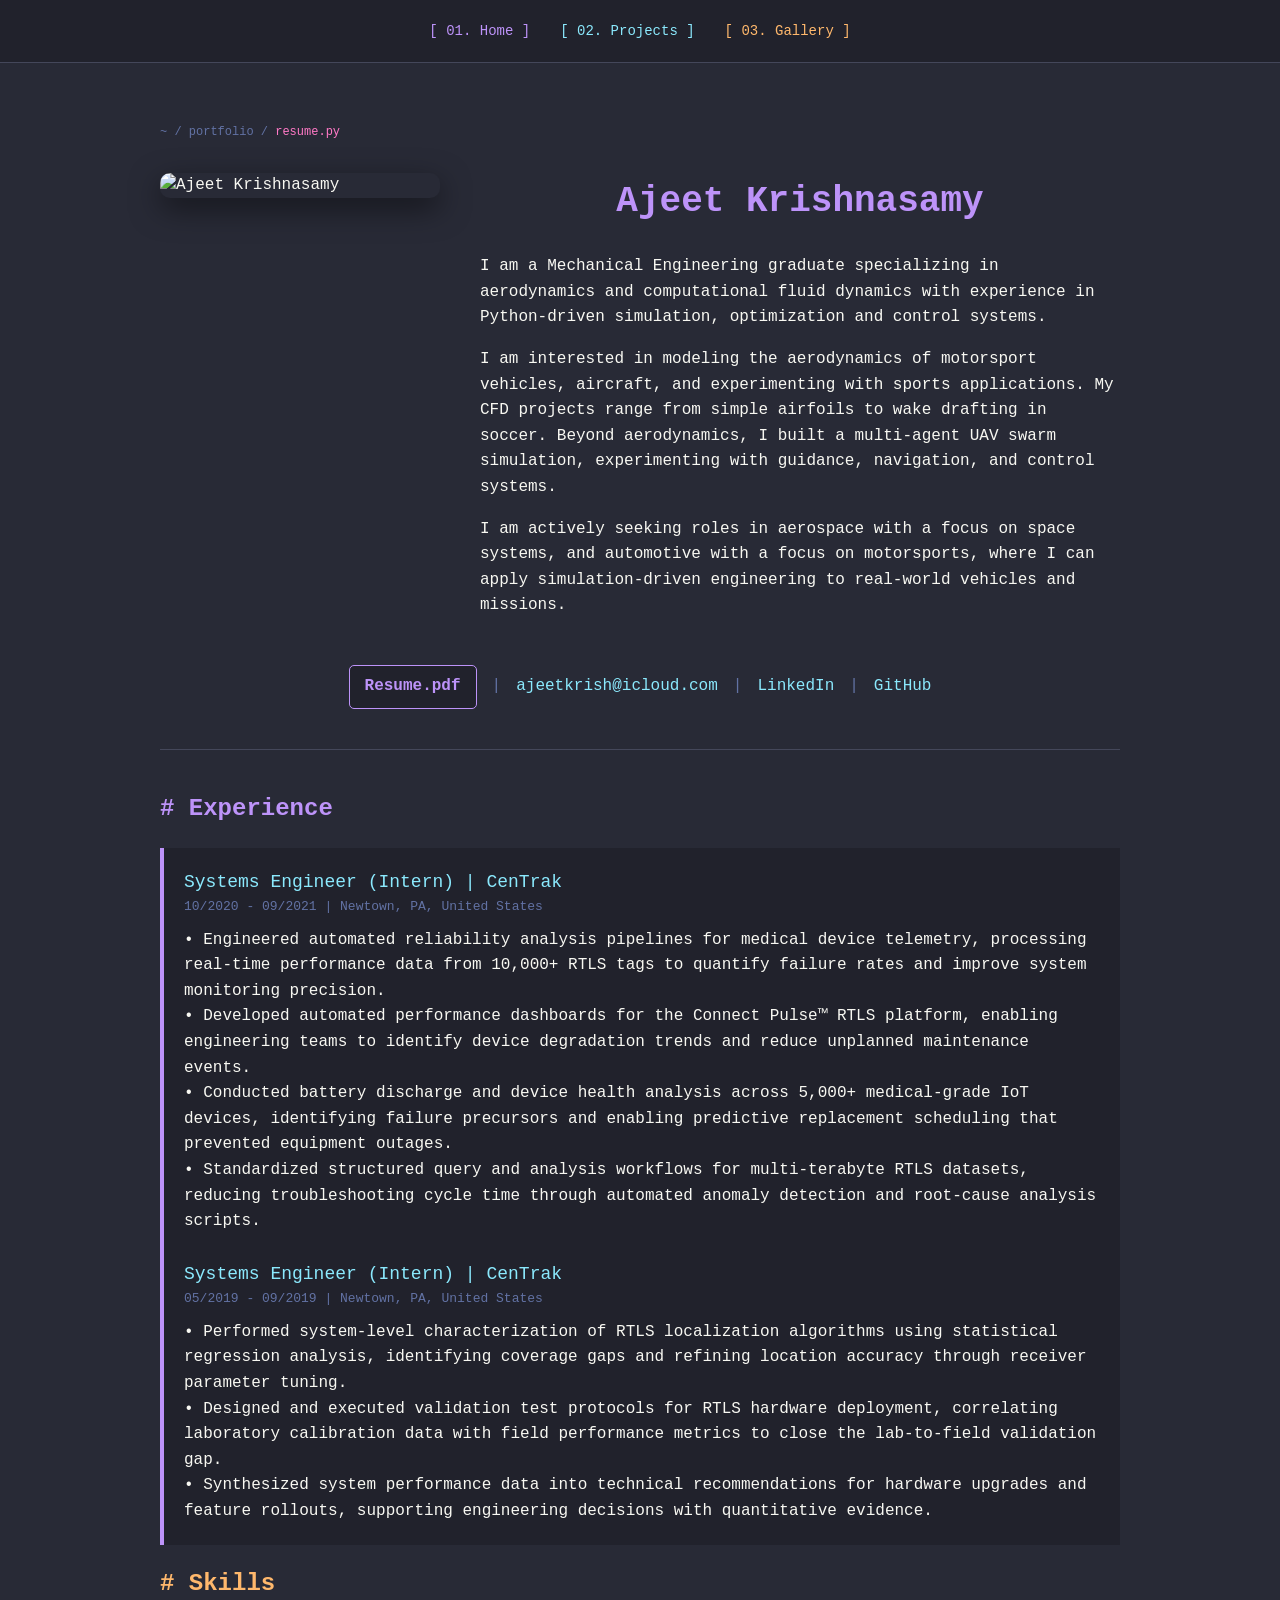
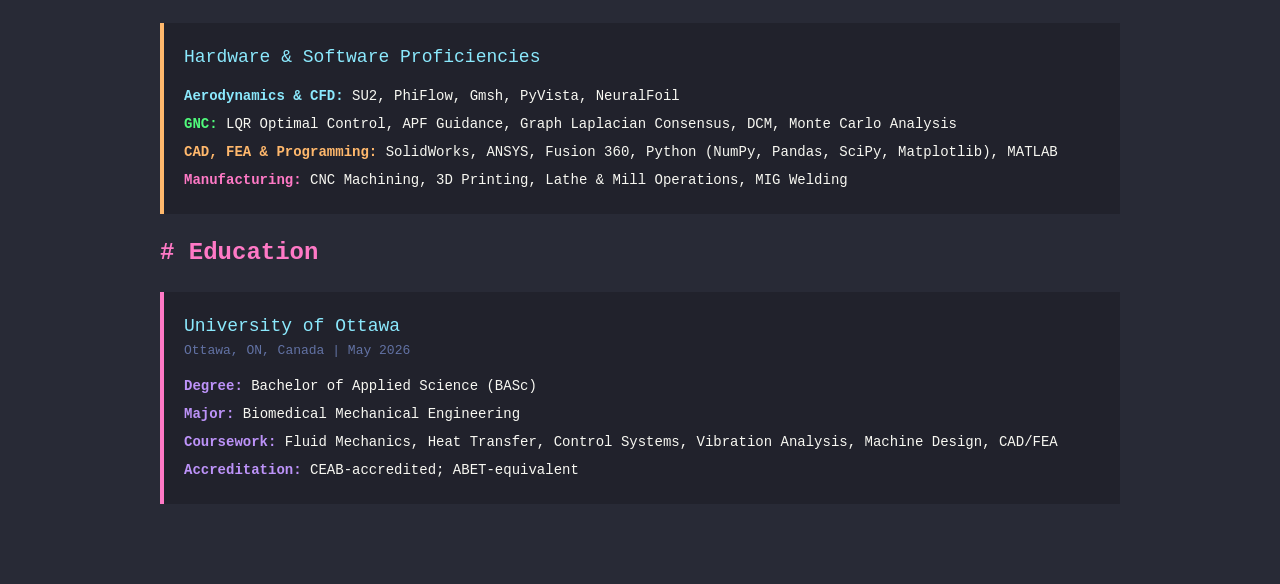
==== commit f0ae3b18: "added new project entry: AK-vortex" ====
--- a/index.html
+++ b/index.html
@@ -92,7 +92,8 @@
             <div style="font-size: 14px; line-height: 2;">
                 <span style="color: var(--purple); font-weight: bold;">Degree:</span> <span style="color: var(--foreground);">Bachelor of Applied Science (BASc)</span><br>
                 <span style="color: var(--purple); font-weight: bold;">Major:</span> <span style="color: var(--foreground);">Biomedical Mechanical Engineering</span><br>
-                <span style="color: var(--purple); font-weight: bold;">Coursework:</span> <span style="color: var(--foreground);">Fluid Mechanics, Heat Transfer, Control Systems, Vibration Analysis, Machine Design, CAD/FEA</span>
+                <span style="color: var(--purple); font-weight: bold;">Coursework:</span> <span style="color: var(--foreground);">Fluid Mechanics, Heat Transfer, Control Systems, Vibration Analysis, Machine Design, CAD/FEA</span><br>
+                <span style="color: var(--purple); font-weight: bold;">Accreditation:</span> <span style="color: var(--foreground);">CEAB-accredited; ABET-equivalent</span>
             </div>
         </div>
 
--- a/css/main.css
+++ b/css/main.css
@@ -196,6 +196,7 @@
     border-radius: 5px;
     border: 1px solid var(--purple);
     font-weight: bold;
+    text-align: center;
     transition: all 0.3s ease;
 }
 
@@ -650,6 +651,79 @@
     margin: 20px 0;
 }
 
+.media-grid-3 {
+    display: grid;
+    grid-template-columns: repeat(3, 1fr);
+    gap: 10px;
+    margin: 15px 0;
+}
+
+.media-grid-vary {
+    display: grid;
+    grid-template-columns: 2fr 2fr 1fr;
+    gap: 10px;
+    margin: 15px 0;
+}
+
+.media-grid-wide {
+    display: grid;
+    grid-template-columns: 1fr 1fr 3.5fr;
+    gap: 10px;
+    margin: 15px 0;
+}
+
+.media-grid-full {
+    display: grid;
+    grid-template-columns: 1fr;
+    gap: 10px;
+    margin: 15px 0;
+}
+
+.media-grid-3 .figure-container,
+.media-grid-vary .figure-container,
+.media-grid-wide .figure-container {
+    margin-bottom: 0;
+    padding: 6px;
+}
+
+.media-grid-full .figure-container {
+    margin-bottom: 0;
+    padding: 6px;
+    max-width: 700px;
+    margin-left: auto;
+    margin-right: auto;
+}
+
+.media-grid-3 .figure-container img,
+.media-grid-vary .figure-container img,
+.media-grid-wide .figure-container img {
+    width: 100%;
+    height: 200px;
+    object-fit: contain;
+    display: block;
+    background: #1a1b26;
+}
+
+.media-grid-wide .figure-container:last-child img {
+    height: 340px;
+}
+
+.media-grid-full .figure-container img {
+    width: 100%;
+    height: auto;
+    max-height: 350px;
+    object-fit: contain;
+    display: block;
+    background: #1a1b26;
+}
+
+.media-grid-3 .figure-caption,
+.media-grid-wide .figure-caption,
+.media-grid-full .figure-caption {
+    font-size: 10px;
+    margin-top: 6px;
+}
+
 .figure-container {
     background: #1a1b26;
     border: 1px solid var(--current-line);
@@ -679,3 +753,110 @@
     margin-bottom: 20px;
     font-size: 15px;
 }
+
+.markdown-body {
+    color: var(--foreground);
+    font-size: 14px;
+    line-height: 1.7;
+}
+
+.markdown-body h1,
+.markdown-body h2,
+.markdown-body h3 {
+    color: var(--purple);
+    margin-top: 24px;
+    margin-bottom: 12px;
+}
+
+.markdown-body h1 { font-size: 20px; }
+.markdown-body h2 { font-size: 17px; border-bottom: 1px solid var(--current-line); padding-bottom: 6px; }
+.markdown-body h3 { font-size: 15px; }
+
+.markdown-body p {
+    margin-bottom: 12px;
+}
+
+.markdown-body strong {
+    color: var(--pink);
+}
+
+.markdown-body ul,
+.markdown-body ol {
+    padding-left: 20px;
+    margin-bottom: 12px;
+}
+
+.markdown-body li {
+    margin-bottom: 4px;
+}
+
+.markdown-body code {
+    background: #1a1b26;
+    color: var(--green);
+    padding: 2px 6px;
+    border-radius: 3px;
+    font-family: 'Meslo LG L', monospace;
+    font-size: 13px;
+}
+
+.markdown-body pre {
+    background: #1a1b26;
+    border: 1px solid var(--current-line);
+    border-radius: 4px;
+    padding: 12px 16px;
+    overflow-x: auto;
+    margin-bottom: 16px;
+}
+
+.markdown-body pre code {
+    background: none;
+    padding: 0;
+    color: var(--foreground);
+}
+
+.markdown-body hr {
+    border: none;
+    border-top: 1px solid var(--current-line);
+    margin: 20px 0;
+}
+
+.markdown-body blockquote {
+    border-left: 3px solid var(--orange);
+    padding: 8px 16px;
+    margin: 12px 0;
+    background: rgba(255, 184, 108, 0.05);
+    color: var(--comment);
+    font-size: 13px;
+}
+
+.markdown-body table {
+    width: 100%;
+    border-collapse: collapse;
+    margin-bottom: 16px;
+    font-size: 13px;
+}
+
+.markdown-body th,
+.markdown-body td {
+    padding: 8px 12px;
+    border: 1px solid var(--current-line);
+    text-align: left;
+}
+
+.markdown-body th {
+    background: #21222c;
+    color: var(--purple);
+    font-weight: bold;
+}
+
+.markdown-body td {
+    color: var(--foreground);
+}
+
+.markdown-body a {
+    color: var(--cyan);
+}
+
+.markdown-body a:hover {
+    color: var(--pink);
+}
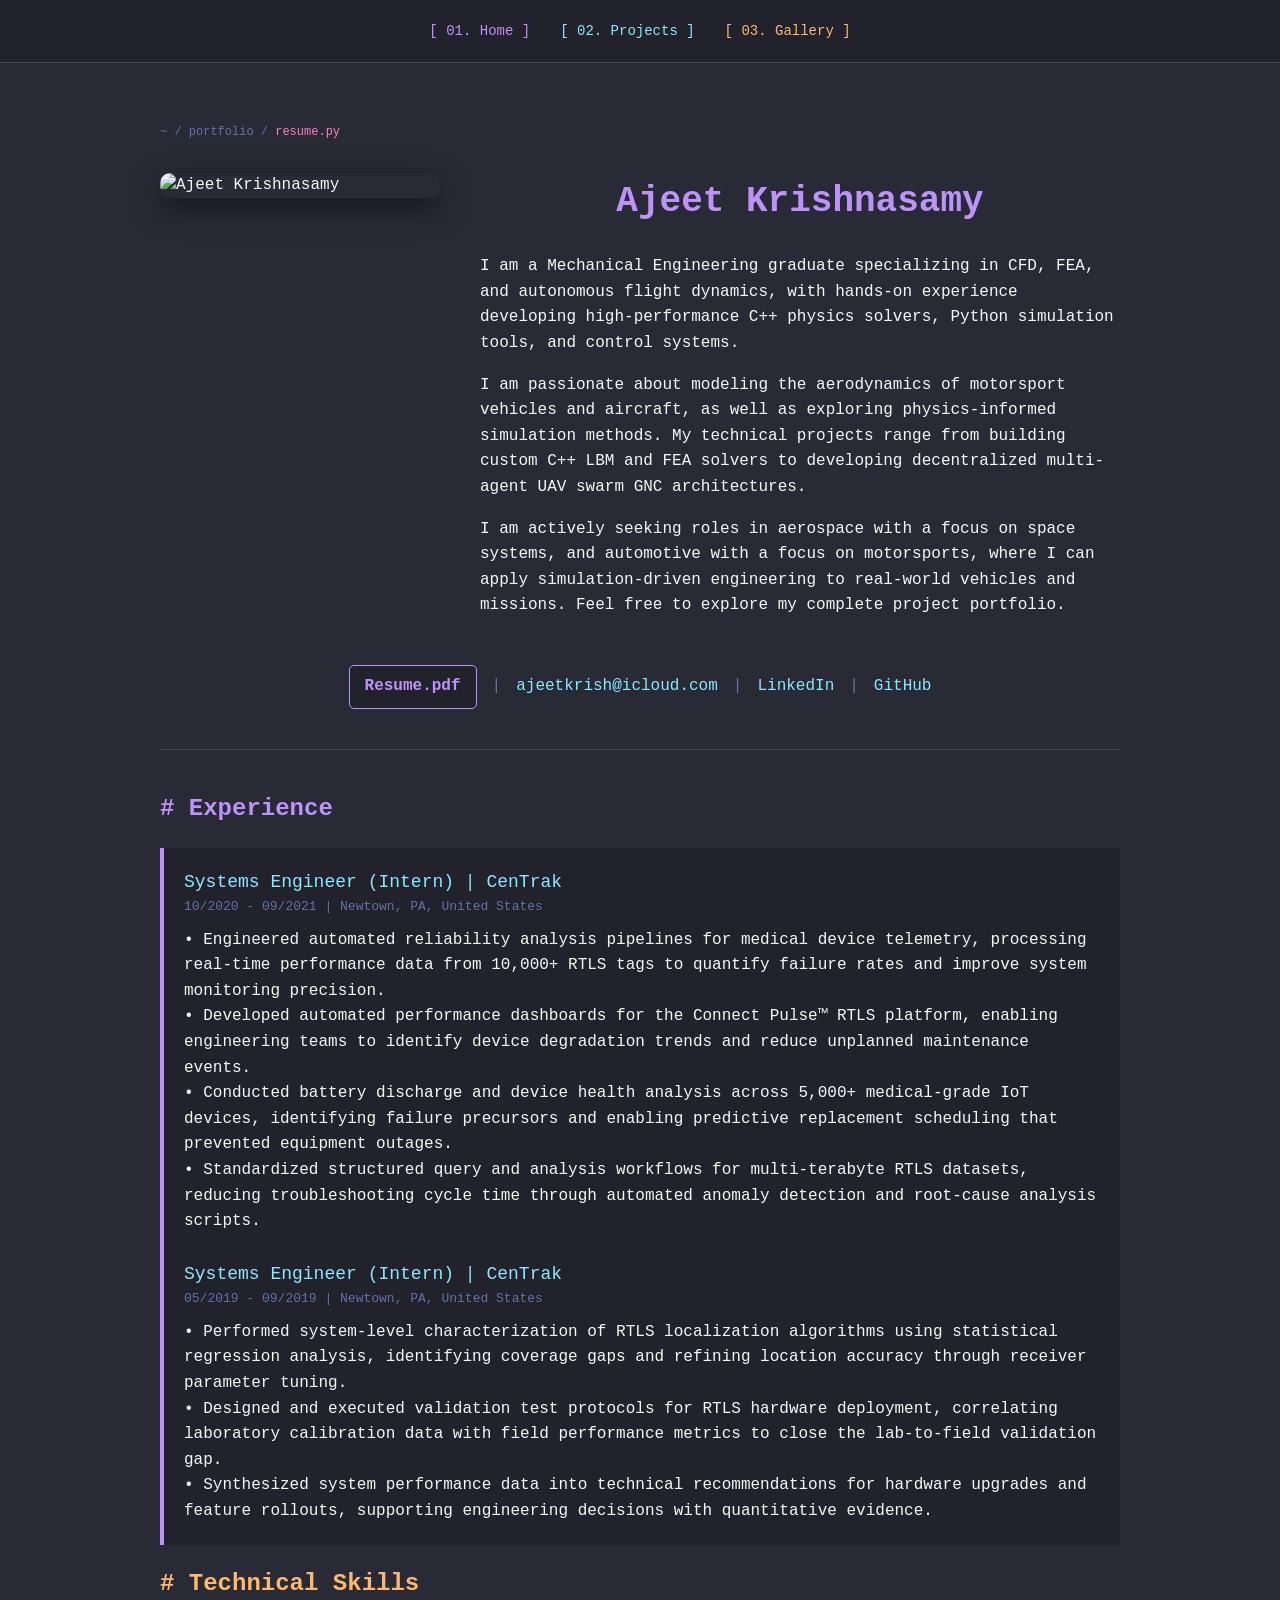
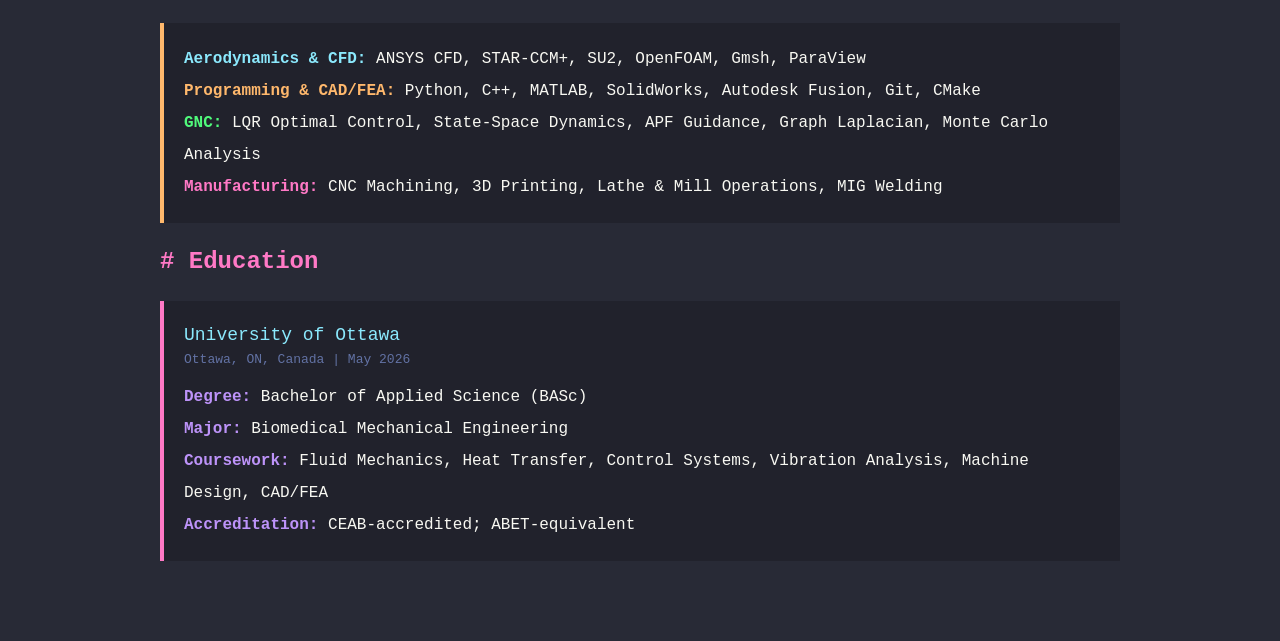
==== commit 89551646: "updated home page About Me and skills section" ====
--- a/index.html
+++ b/index.html
@@ -29,13 +29,19 @@
             <div class="bio-content">
                 <h1>Ajeet Krishnasamy</h1>
                 <p style="margin-bottom: 15px;">
-                    I am a Mechanical Engineering graduate specializing in aerodynamics and computational fluid dynamics with experience in Python-driven simulation, optimization and control systems.
+                    I am a Mechanical Engineering graduate specializing in CFD, FEA, and autonomous flight dynamics,
+                    with hands-on experience developing high-performance C++ physics solvers, Python simulation tools,
+                    and control systems.
                 </p>
                 <p style="margin-bottom: 15px;">
-                    I am interested in modeling the aerodynamics of motorsport vehicles, aircraft, and experimenting with sports applications. My CFD projects range from simple airfoils to wake drafting in soccer. Beyond aerodynamics, I built a multi-agent UAV swarm simulation, experimenting with guidance, navigation, and control systems.
+                    I am passionate about modeling the aerodynamics of motorsport vehicles and aircraft, as well as
+                    exploring physics-informed simulation methods. My technical projects range from building custom C++
+                    LBM and FEA solvers to developing decentralized multi-agent UAV swarm GNC architectures.
                 </p>
                 <p>
-                    I am actively seeking roles in aerospace with a focus on space systems, and automotive with a focus on motorsports, where I can apply simulation-driven engineering to real-world vehicles and missions.
+                    I am actively seeking roles in aerospace with a focus on space systems, and automotive with a focus
+                    on motorsports, where I can apply simulation-driven engineering to real-world vehicles and missions.
+                    Feel free to explore my complete project portfolio.
                 </p>
             </div>
         </div>
@@ -59,29 +65,45 @@
             <div class="card-title">Systems Engineer (Intern) | CenTrak</div>
             <div class="card-meta">10/2020 - 09/2021 | Newtown, PA, United States</div>
             <div>
-                • Engineered automated reliability analysis pipelines for medical device telemetry, processing real-time performance data from 10,000+ RTLS tags to quantify failure rates and improve system monitoring precision.<br>
-                • Developed automated performance dashboards for the Connect Pulse™ RTLS platform, enabling engineering teams to identify device degradation trends and reduce unplanned maintenance events.<br>
-                • Conducted battery discharge and device health analysis across 5,000+ medical-grade IoT devices, identifying failure precursors and enabling predictive replacement scheduling that prevented equipment outages.<br>
-                • Standardized structured query and analysis workflows for multi-terabyte RTLS datasets, reducing troubleshooting cycle time through automated anomaly detection and root-cause analysis scripts.
+                • Engineered automated reliability analysis pipelines for medical device telemetry, processing real-time
+                performance data from 10,000+ RTLS tags to quantify failure rates and improve system monitoring
+                precision.<br>
+                • Developed automated performance dashboards for the Connect Pulse™ RTLS platform, enabling engineering
+                teams to identify device degradation trends and reduce unplanned maintenance events.<br>
+                • Conducted battery discharge and device health analysis across 5,000+ medical-grade IoT devices,
+                identifying failure precursors and enabling predictive replacement scheduling that prevented equipment
+                outages.<br>
+                • Standardized structured query and analysis workflows for multi-terabyte RTLS datasets, reducing
+                troubleshooting cycle time through automated anomaly detection and root-cause analysis scripts.
             </div>
             <br>
             <div class="card-title">Systems Engineer (Intern) | CenTrak</div>
             <div class="card-meta">05/2019 - 09/2019 | Newtown, PA, United States</div>
             <div>
-                • Performed system-level characterization of RTLS localization algorithms using statistical regression analysis, identifying coverage gaps and refining location accuracy through receiver parameter tuning.<br>
-                • Designed and executed validation test protocols for RTLS hardware deployment, correlating laboratory calibration data with field performance metrics to close the lab-to-field validation gap.<br>
-                • Synthesized system performance data into technical recommendations for hardware upgrades and feature rollouts, supporting engineering decisions with quantitative evidence.
+                • Performed system-level characterization of RTLS localization algorithms using statistical regression
+                analysis, identifying coverage gaps and refining location accuracy through receiver parameter
+                tuning.<br>
+                • Designed and executed validation test protocols for RTLS hardware deployment, correlating laboratory
+                calibration data with field performance metrics to close the lab-to-field validation gap.<br>
+                • Synthesized system performance data into technical recommendations for hardware upgrades and feature
+                rollouts, supporting engineering decisions with quantitative evidence.
             </div>
         </div>
 
-        <div class="section-header" style="color: var(--orange);"># Skills</div>
+        <div class="section-header" style="color: var(--orange);"># Technical Skills</div>
         <div class="card" style="border-color: var(--orange);">
-            <div class="card-title">Hardware & Software Proficiencies</div>
-            <div style="margin-top: 10px; font-size: 14px; line-height: 2;">
-                <span style="color: var(--cyan); font-weight: bold;">Aerodynamics & CFD:</span> <span style="color: var(--foreground);">SU2, PhiFlow, Gmsh, PyVista, NeuralFoil</span><br>
-                <span style="color: var(--green); font-weight: bold;">GNC:</span> <span style="color: var(--foreground);">LQR Optimal Control, APF Guidance, Graph Laplacian Consensus, DCM, Monte Carlo Analysis</span><br>
-                <span style="color: var(--orange); font-weight: bold;">CAD, FEA & Programming:</span> <span style="color: var(--foreground);">SolidWorks, ANSYS, Fusion 360, Python (NumPy, Pandas, SciPy, Matplotlib), MATLAB</span><br>
-                <span style="color: var(--pink); font-weight: bold;">Manufacturing:</span> <span style="color: var(--foreground);">CNC Machining, 3D Printing, Lathe & Mill Operations, MIG Welding</span>
+            <div style="line-height: 2;">
+                <span style="color: var(--cyan); font-weight: bold;">Aerodynamics & CFD:</span> <span
+                    style="color: var(--foreground);">ANSYS CFD, STAR-CCM+, SU2, OpenFOAM, Gmsh, ParaView</span><br>
+                <span style="color: var(--orange); font-weight: bold;">Programming & CAD/FEA:</span> <span
+                    style="color: var(--foreground);">Python, C++, MATLAB, SolidWorks, Autodesk Fusion, Git,
+                    CMake</span><br>
+                <span style="color: var(--green); font-weight: bold;">GNC:</span> <span
+                    style="color: var(--foreground);">LQR Optimal Control, State-Space Dynamics, APF Guidance, Graph
+                    Laplacian, Monte Carlo Analysis</span><br>
+                <span style="color: var(--pink); font-weight: bold;">Manufacturing:</span> <span
+                    style="color: var(--foreground);">CNC Machining, 3D Printing, Lathe & Mill Operations, MIG
+                    Welding</span>
             </div>
         </div>
 
@@ -89,11 +111,16 @@
         <div class="card" style="border-color: var(--pink);">
             <div class="card-title">University of Ottawa</div>
             <div class="card-meta">Ottawa, ON, Canada | May 2026</div>
-            <div style="font-size: 14px; line-height: 2;">
-                <span style="color: var(--purple); font-weight: bold;">Degree:</span> <span style="color: var(--foreground);">Bachelor of Applied Science (BASc)</span><br>
-                <span style="color: var(--purple); font-weight: bold;">Major:</span> <span style="color: var(--foreground);">Biomedical Mechanical Engineering</span><br>
-                <span style="color: var(--purple); font-weight: bold;">Coursework:</span> <span style="color: var(--foreground);">Fluid Mechanics, Heat Transfer, Control Systems, Vibration Analysis, Machine Design, CAD/FEA</span><br>
-                <span style="color: var(--purple); font-weight: bold;">Accreditation:</span> <span style="color: var(--foreground);">CEAB-accredited; ABET-equivalent</span>
+            <div style="line-height: 2;">
+                <span style="color: var(--purple); font-weight: bold;">Degree:</span> <span
+                    style="color: var(--foreground);">Bachelor of Applied Science (BASc)</span><br>
+                <span style="color: var(--purple); font-weight: bold;">Major:</span> <span
+                    style="color: var(--foreground);">Biomedical Mechanical Engineering</span><br>
+                <span style="color: var(--purple); font-weight: bold;">Coursework:</span> <span
+                    style="color: var(--foreground);">Fluid Mechanics, Heat Transfer, Control Systems, Vibration
+                    Analysis, Machine Design, CAD/FEA</span><br>
+                <span style="color: var(--purple); font-weight: bold;">Accreditation:</span> <span
+                    style="color: var(--foreground);">CEAB-accredited; ABET-equivalent</span>
             </div>
         </div>
 
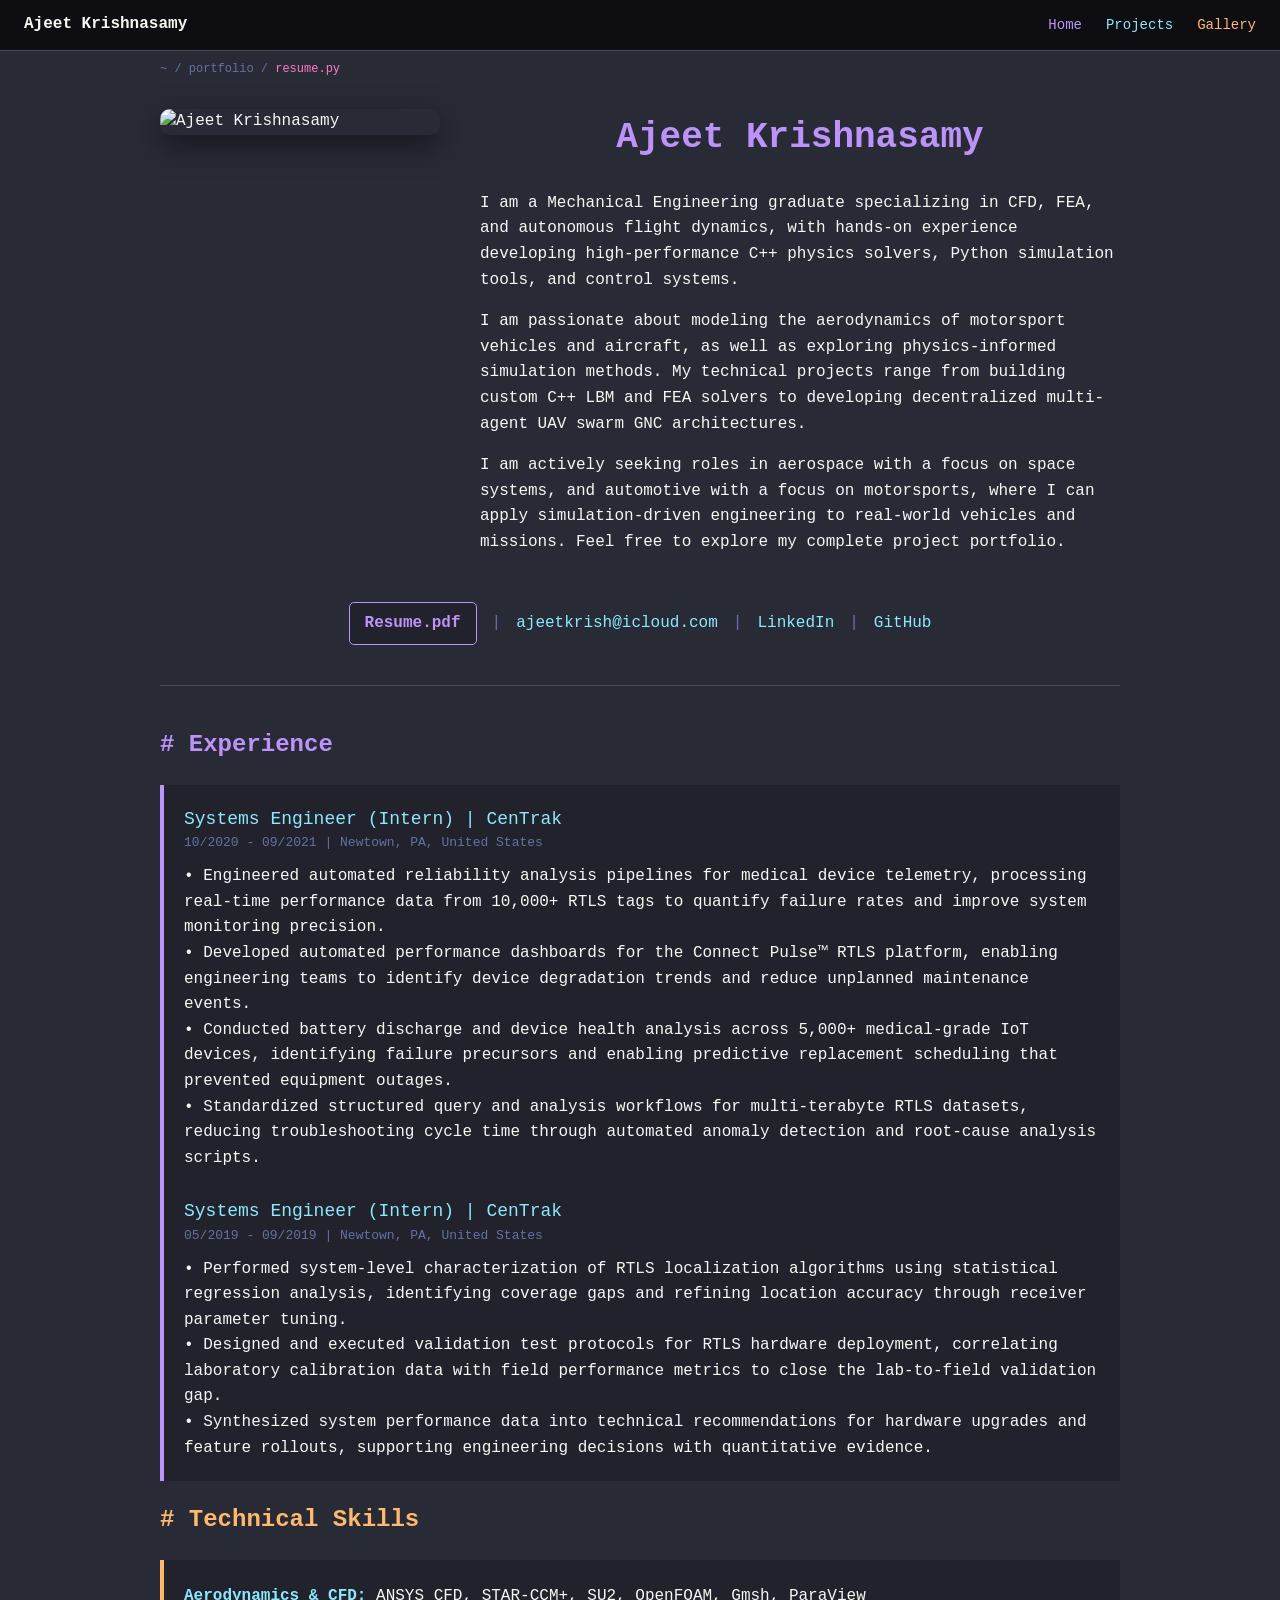
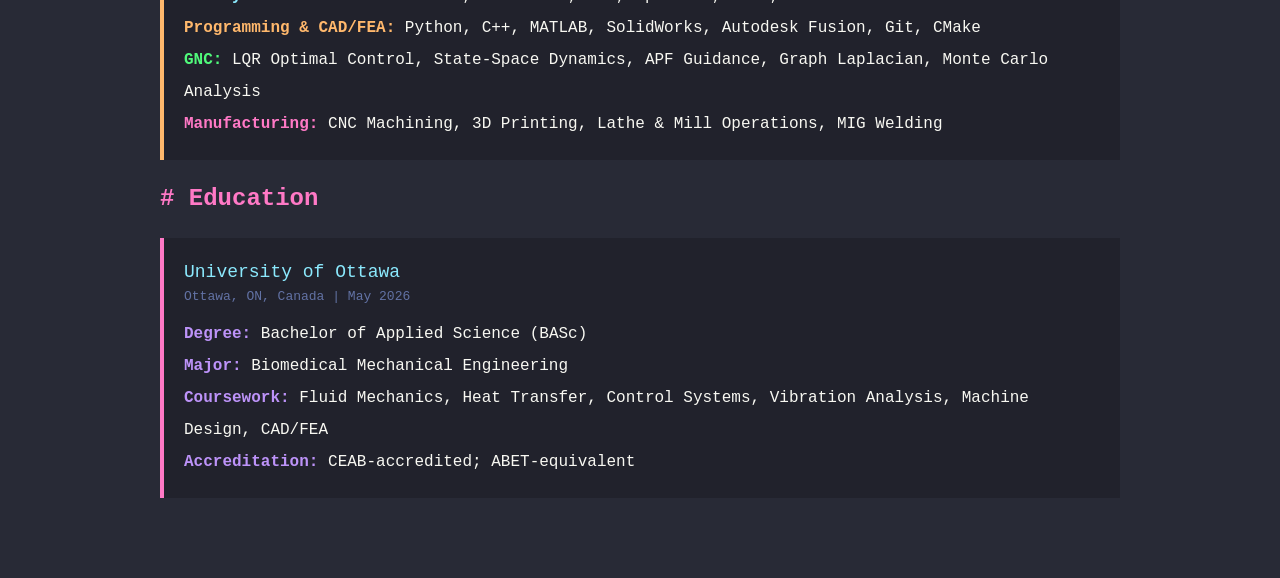
==== commit aa0a2288: "feat: update projects page with new branding, media, and navbar style - Updated navbar to Zenith web" ====
--- a/index.html
+++ b/index.html
@@ -14,9 +14,19 @@
 <body>
 
     <nav class="top-nav">
-        <a href="index.html" style="color: var(--purple);">[ 01. Home ]</a>
-        <a href="projects.html" style="color: var(--cyan);">[ 02. Projects ]</a>
-        <a href="gallery.html" style="color: var(--orange);">[ 03. Gallery ]</a>
+        <a href="index.html" class="nav-brand">
+            Ajeet Krishnasamy
+        </a>
+        <button class="nav-toggle" aria-label="Toggle navigation" aria-expanded="false">
+            <span></span>
+            <span></span>
+            <span></span>
+        </button>
+        <div class="nav-links">
+            <a href="index.html" style="color: var(--purple);">Home</a>
+            <a href="projects.html" style="color: var(--cyan);">Projects</a>
+            <a href="gallery.html" style="color: var(--orange);">Gallery</a>
+        </div>
     </nav>
 
     <div class="container">
--- a/css/main.css
+++ b/css/main.css
@@ -108,28 +108,146 @@
    4. NAVIGATION
    ========================================================================== */
 
-/* Styles the top navigation bar, spacing out the links and adding a bottom border. */
+/* Fixed top navigation bar matching Zenith website style */
 .top-nav {
-    width: 100%;
-    display: flex;
-    justify-content: center;
-    gap: 30px;
-    padding: 20px;
-    background: #21222c;
+    position: fixed;
+    top: 0;
+    left: 0;
+    right: 0;
+    height: auto;
+    display: flex;
+    align-items: center;
+    justify-content: space-between;
+    padding: 12px 24px;
+    background: #0d0d12;
     border-bottom: 1px solid var(--current-line);
     font-size: 14px;
+    z-index: 100;
     box-sizing: border-box;
 }
 
-/* Removes standard link styling from navigation links. */
-.top-nav a {
+/* Brand section with name */
+.nav-brand {
+    display: flex;
+    align-items: center;
+    gap: 8px;
     text-decoration: none;
-    transition: 0.3s;
-}
-
-/* Forces navigation links to turn pink on hover, overriding default link hover. */
-.top-nav a:hover {
+    color: var(--foreground);
+    font-family: 'Meslo LG L', 'JetBrains Mono', monospace;
+    font-weight: bold;
+    font-size: 16px;
+}
+
+.nav-brand:hover {
+    color: var(--cyan);
+}
+
+/* Navigation links container */
+.nav-links {
+    display: flex;
+    gap: 24px;
+    align-items: center;
+    list-style: none;
+    padding: 0;
+    margin: 0;
+    white-space: nowrap;
+}
+
+/* Individual navigation links */
+.nav-links a {
+    color: var(--cyan);
+    text-decoration: none;
+    font-family: 'Meslo LG L', 'JetBrains Mono', monospace;
+    text-transform: none;
+    letter-spacing: normal;
+    transition: color 150ms ease;
+    position: relative;
+}
+
+.nav-links a:hover {
     color: var(--pink) !important;
+}
+
+/* Mobile nav toggle button */
+.nav-toggle {
+    display: none;
+    flex-direction: column;
+    justify-content: center;
+    gap: 5px;
+    width: 32px;
+    height: 32px;
+    background: none;
+    border: none;
+    cursor: pointer;
+    padding: 4px;
+    flex-shrink: 0;
+}
+
+.nav-toggle span {
+    display: block;
+    width: 100%;
+    height: 2px;
+    background-color: var(--foreground);
+    border-radius: 9999px;
+    transition: transform 150ms ease, opacity 150ms ease;
+}
+
+/* Main content offset for fixed navbar */
+.container {
+    padding-top: 60px;
+}
+
+/* Mobile responsive nav */
+@media (max-width: 767px) {
+    .top-nav {
+        gap: 15px;
+        padding: 15px;
+    }
+
+    .nav-links {
+        position: fixed;
+        top: 56px;
+        left: 0;
+        right: 0;
+        bottom: 0;
+        flex-direction: column;
+        align-items: center;
+        justify-content: center;
+        gap: 32px;
+        background-color: rgba(10, 10, 15, 0.97);
+        backdrop-filter: blur(16px);
+        -webkit-backdrop-filter: blur(16px);
+        transform: translateY(-100%);
+        opacity: 0;
+        pointer-events: none;
+        transition: transform 250ms ease, opacity 250ms ease;
+    }
+
+    .nav-links.is-open {
+        transform: translateY(0);
+        opacity: 1;
+        pointer-events: auto;
+    }
+
+    .nav-links.is-open a {
+        font-size: 18px;
+    }
+
+    .nav-toggle {
+        display: flex;
+    }
+
+    .nav-toggle.is-active span:nth-child(1) {
+        transform: translateY(7px) rotate(45deg);
+    }
+
+    .nav-toggle.is-active span:nth-child(2) {
+        opacity: 0;
+    }
+
+    .nav-toggle.is-active span:nth-child(3) {
+        transform: translateY(-7px) rotate(-45deg);
+    }
 }
 
 /* ==========================================================================
@@ -860,3 +978,232 @@
 .markdown-body a:hover {
     color: var(--pink);
 }
+
+/* ==========================================================================
+   10. BENTO GRID LAYOUT
+   ========================================================================== */
+
+/* Section label (e.g., "// PRIMARY PORTFOLIO") */
+.bento-section-label {
+    font-size: 13px;
+    color: var(--comment);
+    margin-top: 25px;
+    margin-bottom: 12px;
+    font-family: 'Meslo LG L', monospace;
+}
+
+/* Hero grid: 3-column for top projects */
+.bento-hero-grid {
+    display: grid;
+    grid-template-columns: repeat(3, 1fr);
+    gap: 16px;
+    margin-bottom: 10px;
+}
+
+/* Hero card */
+.bento-hero-card {
+    background-color: #21222c;
+    border-top: 3px solid var(--card-accent, var(--purple));
+    cursor: pointer;
+    transition: all 0.25s ease;
+    overflow: hidden;
+    position: relative;
+}
+
+.bento-hero-card:hover {
+    transform: translateY(-4px);
+    border-top-color: var(--pink);
+    box-shadow: 0 8px 25px rgba(189, 147, 249, 0.15);
+}
+
+.bento-hero-thumb {
+    width: 100%;
+    aspect-ratio: 16 / 9;
+    overflow: hidden;
+    position: relative;
+    background: linear-gradient(135deg, #21222c 0%, color-mix(in srgb, var(--card-accent, var(--purple)) 20%, #21222c) 100%);
+}
+
+.bento-hero-thumb img {
+    width: 100%;
+    height: 100%;
+    object-fit: cover;
+    display: block;
+    transition: transform 0.3s ease;
+}
+
+.bento-hero-card:hover .bento-hero-thumb img {
+    transform: scale(1.05);
+}
+
+/* Gradient overlay on hero thumb for text readability */
+.bento-hero-thumb::after {
+    content: '';
+    position: absolute;
+    bottom: 0;
+    left: 0;
+    right: 0;
+    height: 50%;
+    background: linear-gradient(transparent, rgba(33, 34, 44, 0.85));
+    pointer-events: none;
+}
+
+.bento-hero-info {
+    padding: 14px 16px 16px;
+}
+
+.bento-hero-title {
+    color: var(--cyan);
+    font-size: 15px;
+    font-weight: bold;
+    margin-bottom: 6px;
+    line-height: 1.3;
+}
+
+.bento-hero-summary {
+    color: var(--foreground);
+    font-size: 12px;
+    line-height: 1.5;
+    margin-bottom: 10px;
+    display: -webkit-box;
+    -webkit-line-clamp: 2;
+    -webkit-box-orient: vertical;
+    overflow: hidden;
+}
+
+.bento-hero-tags {
+    display: flex;
+    gap: 6px;
+    flex-wrap: wrap;
+}
+
+.bento-hero-tags .tag {
+    font-size: 11px;
+    padding: 2px 7px;
+    background-color: var(--current-line);
+    border-radius: 3px;
+    color: var(--comment);
+}
+
+/* Compact grid: vertical list for remaining projects */
+.bento-compact-grid {
+    display: flex;
+    flex-direction: column;
+    gap: 0;
+}
+
+/* Compact card: horizontal layout */
+.bento-compact-card {
+    display: flex;
+    align-items: center;
+    gap: 16px;
+    background-color: #21222c;
+    border-left: 3px solid var(--card-accent, var(--purple));
+    padding: 12px 16px;
+    cursor: pointer;
+    transition: all 0.25s ease;
+    border-bottom: 1px solid var(--current-line);
+}
+
+.bento-compact-card:first-child {
+    border-radius: 4px 4px 0 0;
+}
+
+.bento-compact-card:last-child {
+    border-bottom: none;
+    border-radius: 0 0 4px 4px;
+}
+
+.bento-compact-card:hover {
+    transform: translateX(6px);
+    border-left-color: var(--pink);
+    background-color: #282a36;
+}
+
+.bento-compact-thumb {
+    flex: 0 0 100px;
+    height: 68px;
+    overflow: hidden;
+    border-radius: 3px;
+    background: linear-gradient(135deg, #21222c 0%, color-mix(in srgb, var(--card-accent, var(--purple)) 20%, #21222c) 100%);
+}
+
+.bento-compact-thumb img {
+    width: 100%;
+    height: 100%;
+    object-fit: cover;
+    display: block;
+}
+
+.bento-compact-info {
+    flex: 1;
+    min-width: 0;
+}
+
+.bento-compact-title {
+    color: var(--cyan);
+    font-size: 14px;
+    font-weight: bold;
+    margin-bottom: 3px;
+    white-space: nowrap;
+    overflow: hidden;
+    text-overflow: ellipsis;
+}
+
+.bento-compact-summary {
+    color: var(--foreground);
+    font-size: 12px;
+    line-height: 1.4;
+    display: -webkit-box;
+    -webkit-line-clamp: 1;
+    -webkit-box-orient: vertical;
+    overflow: hidden;
+    margin-bottom: 4px;
+}
+
+.bento-compact-tags {
+    display: flex;
+    gap: 5px;
+    flex-wrap: wrap;
+}
+
+.bento-compact-tags .tag {
+    font-size: 10px;
+    padding: 1px 5px;
+    background-color: var(--current-line);
+    border-radius: 3px;
+    color: var(--comment);
+}
+
+/* Thumb fallback (no image) */
+.bento-thumb-fallback {
+    display: flex;
+    align-items: center;
+    justify-content: center;
+    width: 100%;
+    height: 100%;
+    color: var(--comment);
+    font-size: 11px;
+    font-family: 'Meslo LG L', monospace;
+}
+
+/* Mobile responsive */
+@media (max-width: 768px) {
+    .bento-hero-grid {
+        grid-template-columns: 1fr;
+    }
+    
+    .bento-compact-card {
+        gap: 12px;
+        padding: 10px 12px;
+    }
+    
+    .bento-compact-thumb {
+        flex: 0 0 80px;
+        height: 56px;
+    }
+    
+    .bento-compact-title {
+        font-size: 13px;
+    }
+}
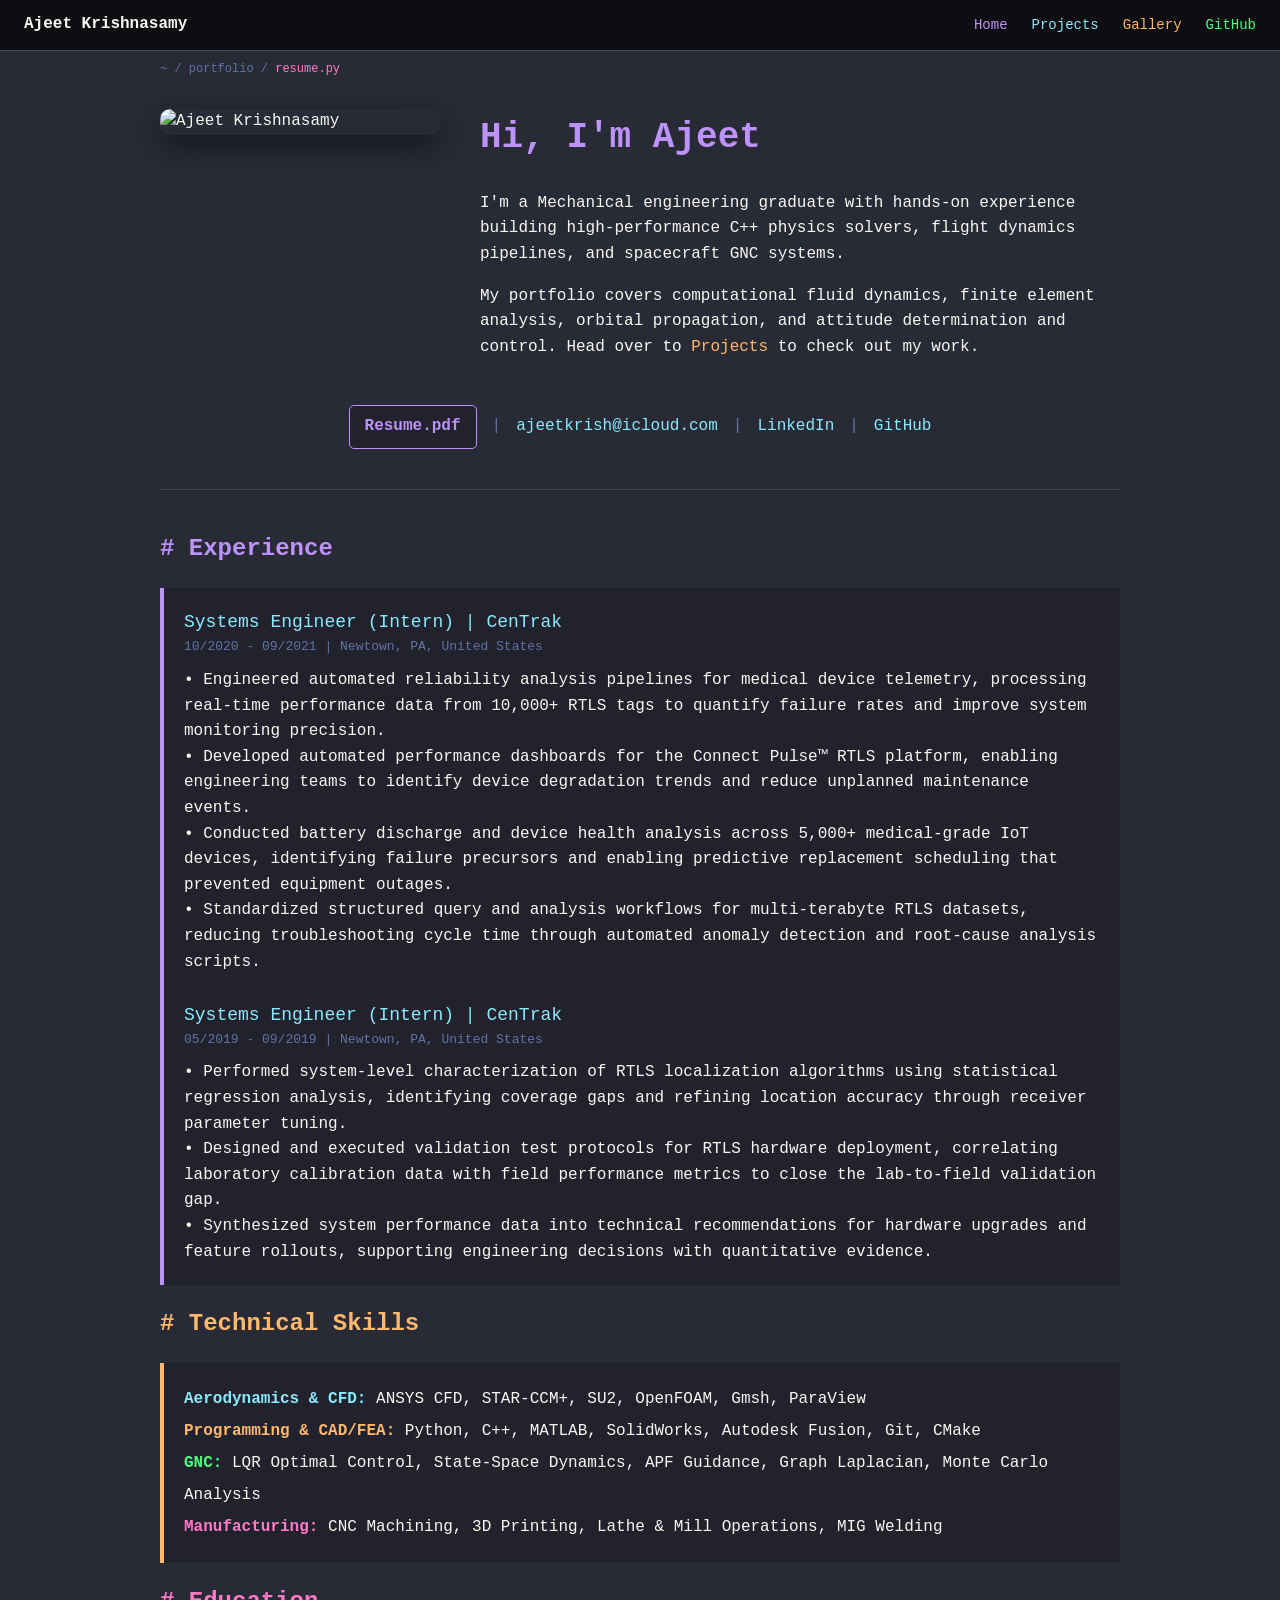
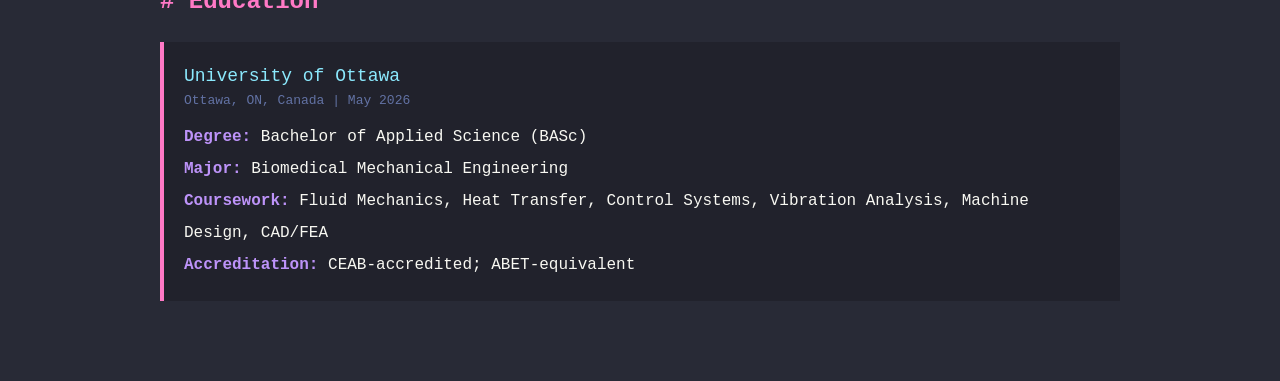
==== commit 14bbb010: "feat: update navbar, intro, and project metadata across site - Add GitHub link to navbar on all page" ====
--- a/index.html
+++ b/index.html
@@ -26,6 +26,7 @@
             <a href="index.html" style="color: var(--purple);">Home</a>
             <a href="projects.html" style="color: var(--cyan);">Projects</a>
             <a href="gallery.html" style="color: var(--orange);">Gallery</a>
+            <a href="https://github.com/ajeet-krish" target="_blank" style="color: var(--green);">GitHub</a>
         </div>
     </nav>
 
@@ -37,21 +38,15 @@
         <div class="hero">
             <img src="assets/img/profile_pic.png" alt="Ajeet Krishnasamy" class="profile-pic">
             <div class="bio-content">
-                <h1>Ajeet Krishnasamy</h1>
+                <h1 style="text-align: left;">Hi, I'm Ajeet</h1>
                 <p style="margin-bottom: 15px;">
-                    I am a Mechanical Engineering graduate specializing in CFD, FEA, and autonomous flight dynamics,
-                    with hands-on experience developing high-performance C++ physics solvers, Python simulation tools,
-                    and control systems.
+                    I'm a Mechanical engineering graduate with hands-on experience building high-performance C++ physics
+                    solvers, flight dynamics pipelines, and spacecraft GNC systems.
                 </p>
                 <p style="margin-bottom: 15px;">
-                    I am passionate about modeling the aerodynamics of motorsport vehicles and aircraft, as well as
-                    exploring physics-informed simulation methods. My technical projects range from building custom C++
-                    LBM and FEA solvers to developing decentralized multi-agent UAV swarm GNC architectures.
-                </p>
-                <p>
-                    I am actively seeking roles in aerospace with a focus on space systems, and automotive with a focus
-                    on motorsports, where I can apply simulation-driven engineering to real-world vehicles and missions.
-                    Feel free to explore my complete project portfolio.
+                    My portfolio covers computational fluid dynamics, finite element analysis, orbital propagation,
+                    and attitude determination and control. Head over to <a href="projects.html"
+                        style="color: var(--orange);">Projects</a> to check out my work.
                 </p>
             </div>
         </div>
